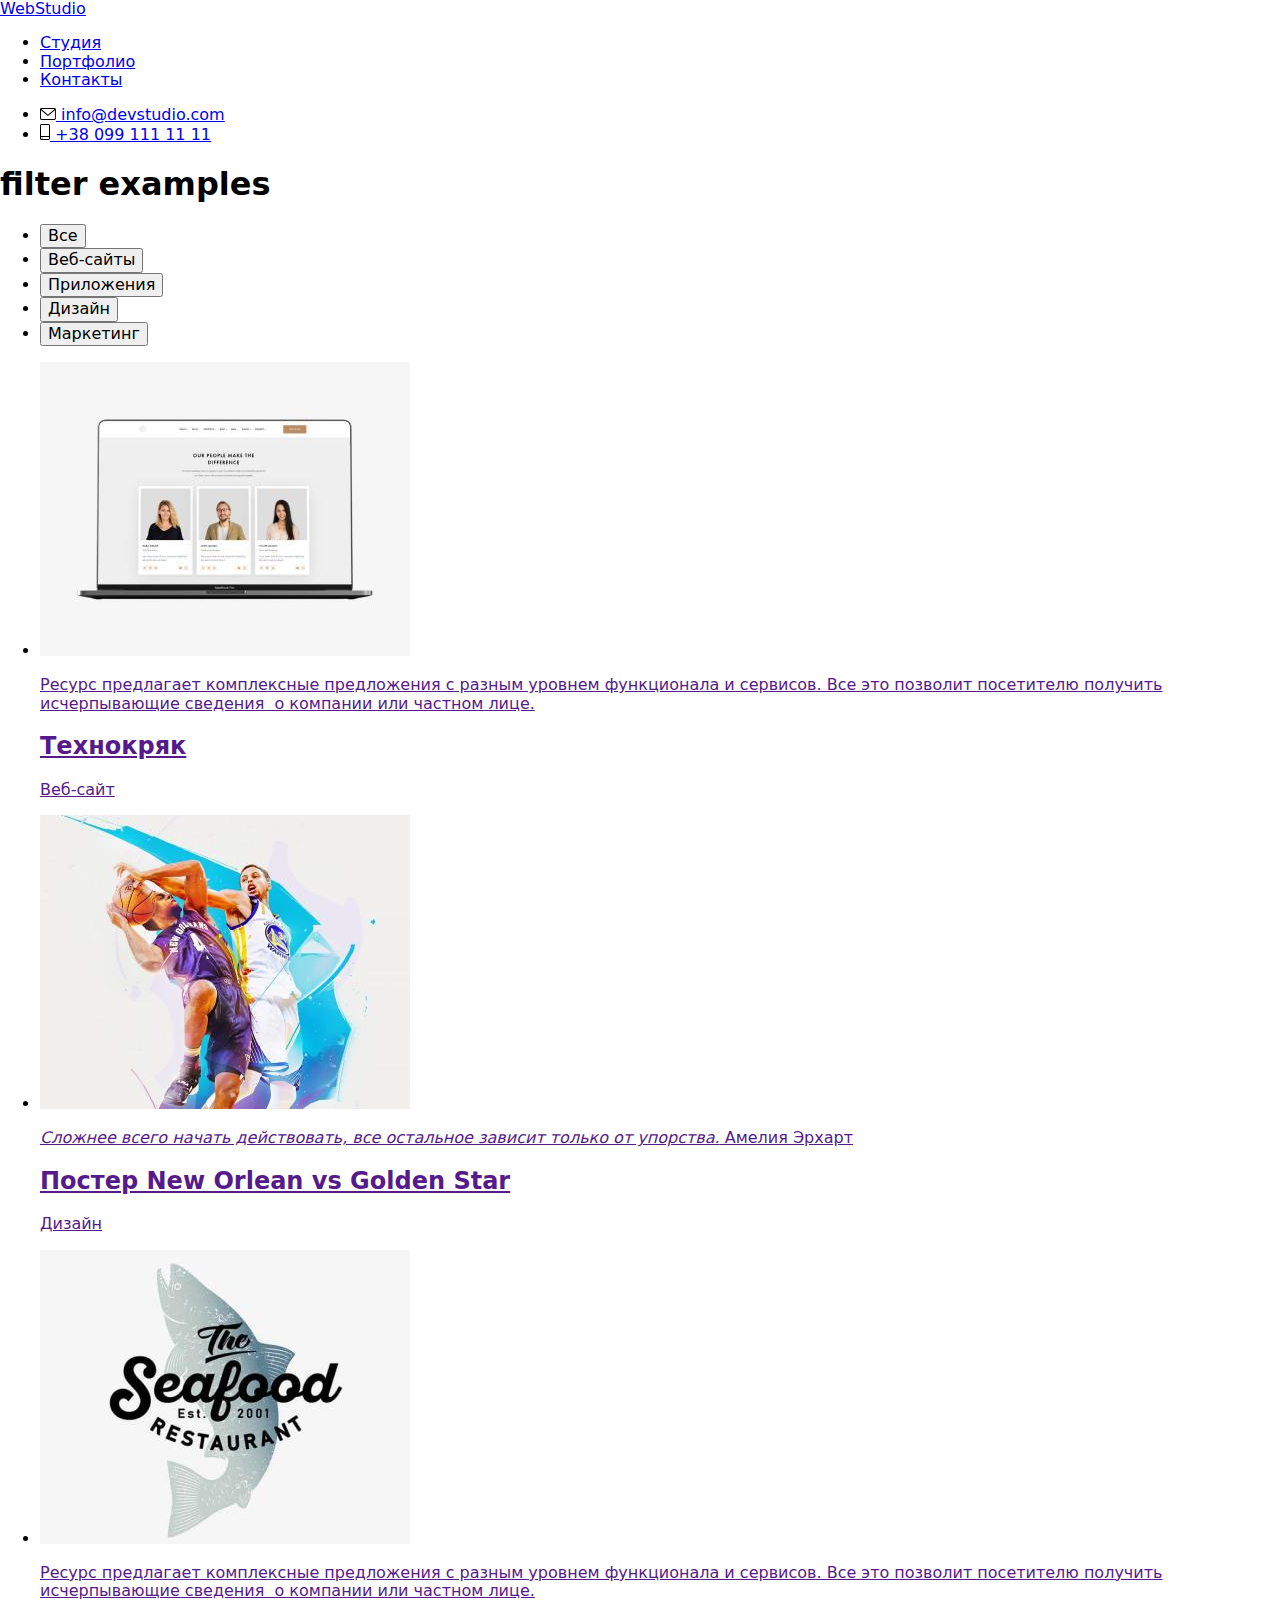
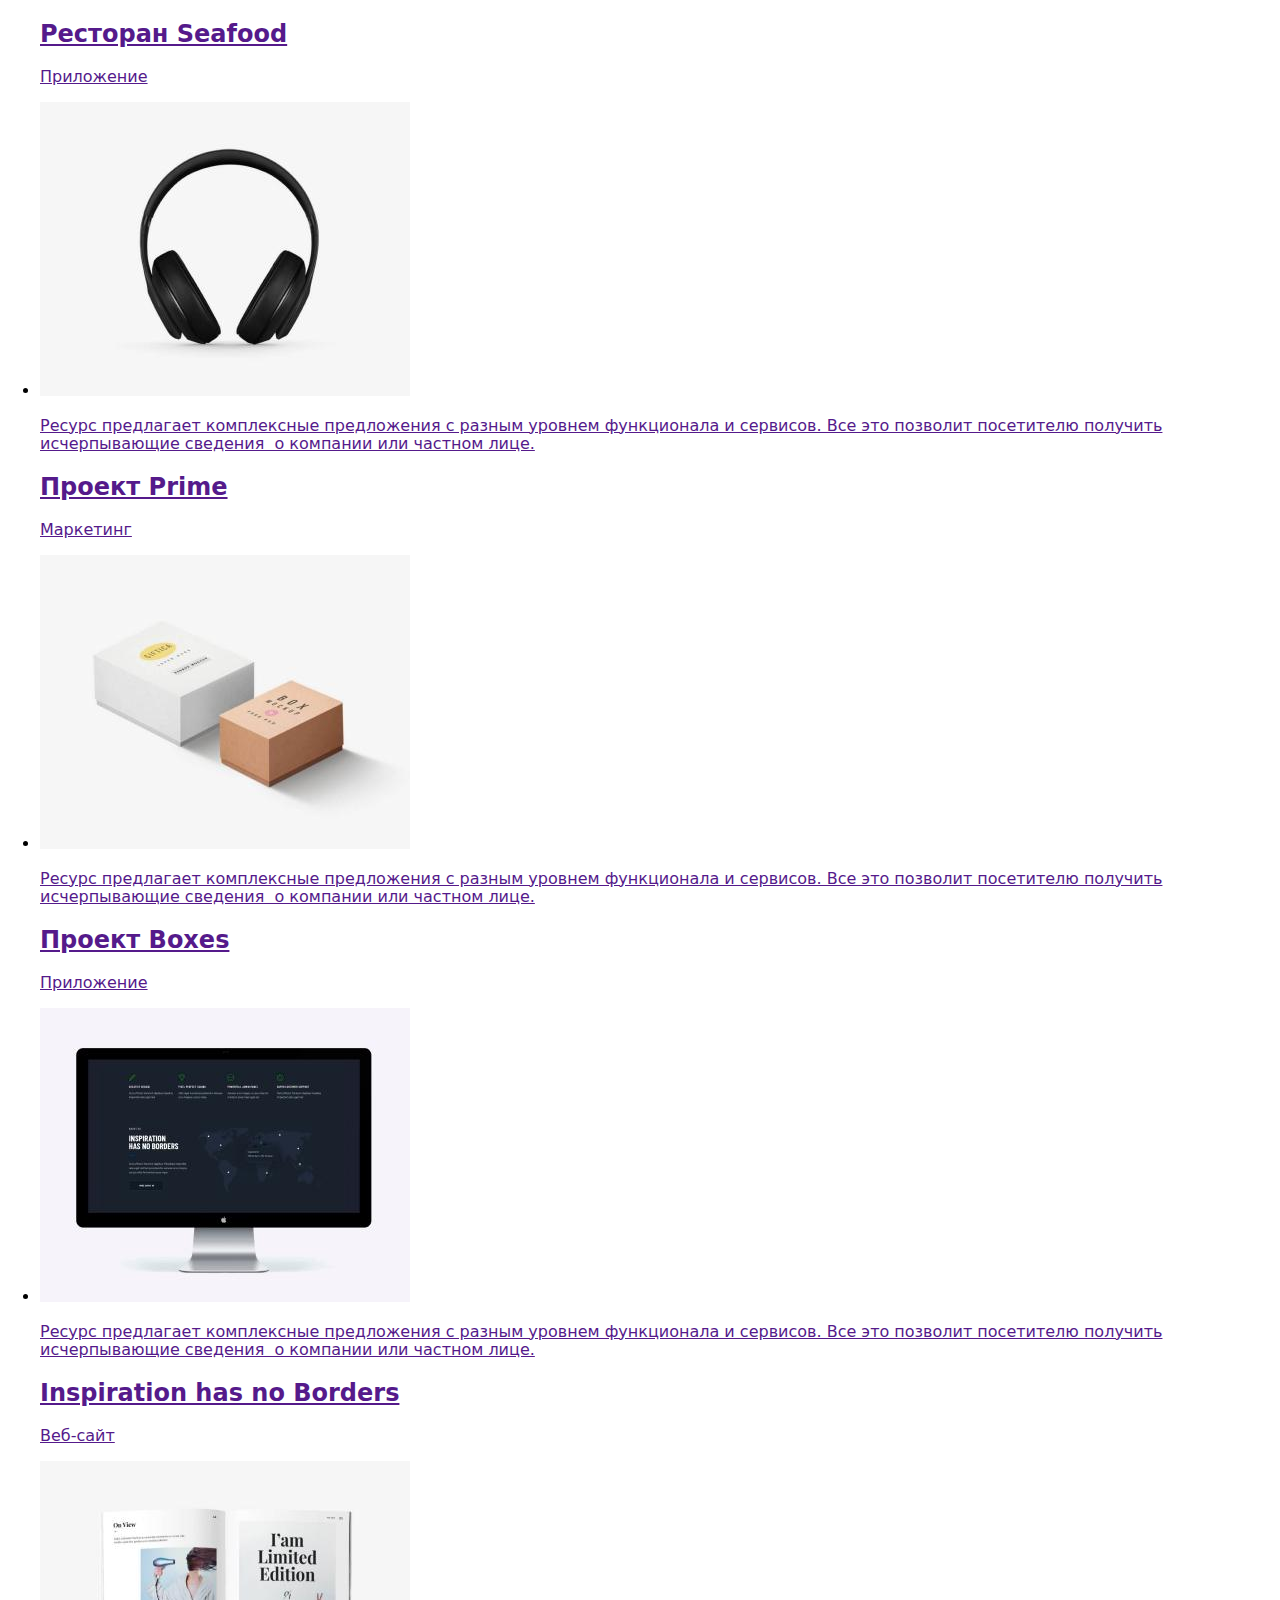
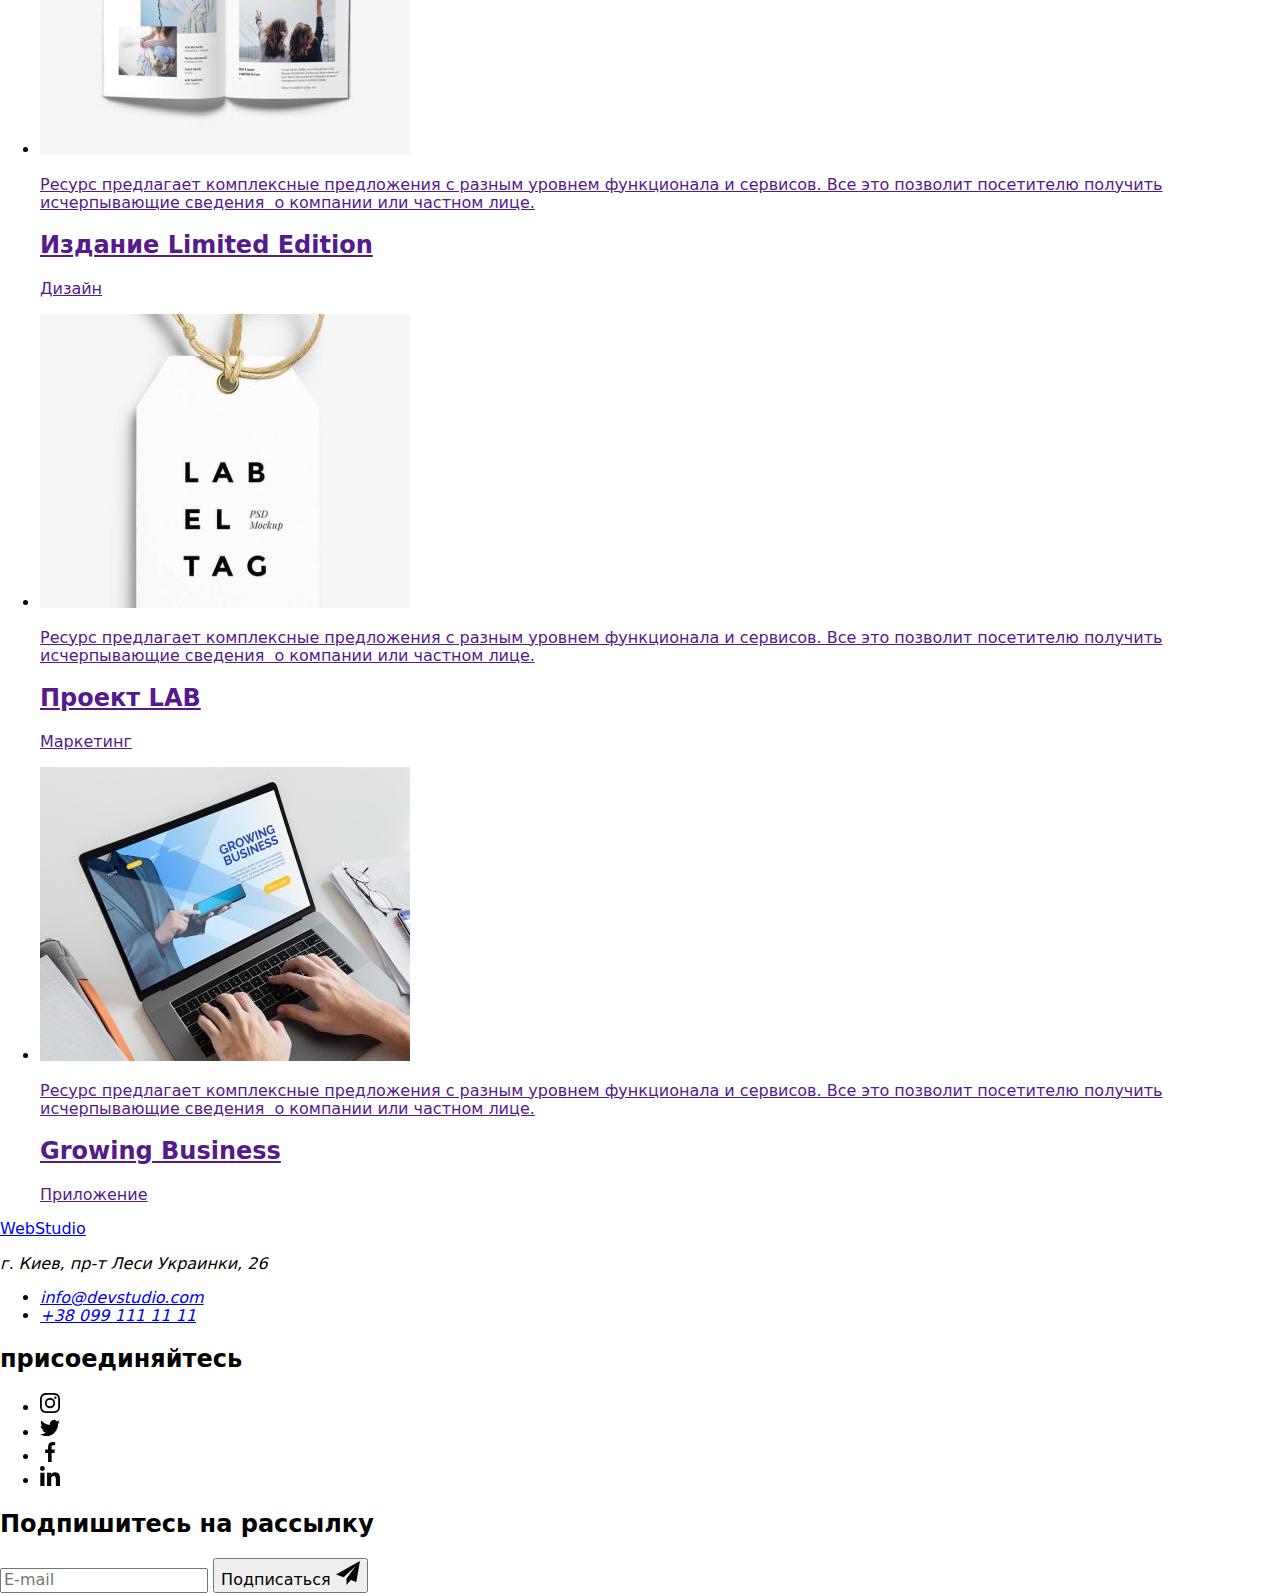
==== portfolio.html @ 774d5e50 "17/06/22" ====
<!DOCTYPE html>
<html lang="ru">
  <head>
    <meta charset="UTF-8" />
    <meta http-equiv="X-UA-Compatible" content="IE=edge" />
    <meta name="viewport" content="width=device-width, initial-scale=1.0" />
    <link
      rel="stylesheet"
      href="https://cdnjs.cloudflare.com/ajax/libs/modern-normalize/1.1.0/modern-normalize.css"
    />
    <link rel="stylesheet" href="CSS/main.min.css" />
    <link rel="preconnect" href="https://fonts.googleapis.com" />
    <link rel="preconnect" href="https://fonts.gstatic.com" crossorigin />
    <link rel="preconnect" href="https://fonts.googleapis.com" />
    <link rel="preconnect" href="https://fonts.gstatic.com" crossorigin />
    <link rel="preconnect" href="https://fonts.googleapis.com" />
    <link rel="preconnect" href="https://fonts.gstatic.com" crossorigin />
    <link
      href="https://fonts.googleapis.com/css2?family=Raleway:wght@700&family=Roboto:wght@400;500;700;900&display=swap"
      rel="stylesheet"
    />
    <title>portfolio</title>
  </head>
  <body>
    <!--header-->
    <header class="header">
      <div class="header-container container">
        <a class="text-logo" href="./index.html">
          Web<span class="text-logo__black">Studio</span>
        </a>
        <nav>
          <ul class="navigate">
            <li class="navigate__item">
              <a href="./index.html" class="navigate__link">Студия</a>
            </li>
            <li class="navigate__item">
              <a href="./portfolio.html" class="navigate__link active"
                >Портфолио</a
              >
            </li>
            <li class="navigate__item">
              <a href="#contacts" class="navigate__link">Контакты</a>
            </li>
          </ul>
        </nav>
        <ul class="header-contact">
          <li class="header-contact__item">
            <a class="header-contact__link" href="mailto:info@devstudio.com">
              <svg width="16" height="12" class="header-contact__icon">
                <use href="./images/sprite.svg#envelope"></use>
              </svg>
              info@devstudio.com</a
            >
          </li>
          <li class="header-contact__item">
            <a class="header-contact__link" href="tel:+380991111111"
              ><svg width="10" height="16" class="header-contact__icon">
                <use href="./images/sprite.svg#smartphone"></use>
              </svg>
              +38 099 111 11 11</a
            >
          </li>
        </ul>
      </div>
    </header>
    <main>
      <!-- фильтр примеров работ -->
      <section class="section section-filter">
        <div class="container">
          <h1 class="visually-hidden">filter examples</h1>
          <ul class="list list-filter choose-btn">
            <li class="item">
              <button class="button" type="button">Все</button>
            </li>
            <li class="item">
              <button class="button" type="button">Веб-сайты</button>
            </li>
            <li class="item">
              <button class="button" type="button">Приложения</button>
            </li>
            <li class="item">
              <button class="button" type="button">Дизайн</button>
            </li>
            <li class="item">
              <button class="button" type="button">Маркетинг</button>
            </li>
          </ul>
          <ul class="list card-list">
            <li class="item">
              <a class="example-project-link" href="">
                <div class="box">
                  <img
                    src="./images/tehnokryak.jpg"
                    width="370"
                    height="294"
                    alt="Веб-сайт-Технокряк"
                  />
                  <div class="overlay">
                    <p class="overlay-text">
                      Ресурс предлагает комплексные предложения с разным уровнем
                      функционала и сервисов. Все это позволит посетителю
                      получить исчерпывающие сведения  о компании или частном
                      лице.
                    </p>
                  </div>
                </div>
                <div class="title-example-text">
                  <h2>Технокряк</h2>
                  <p>Веб-сайт</p>
                </div></a
              >
            </li>
            <li class="item">
              <a href="" class="example-project-link">
                <div class="box">
                  <img
                    src="./images/poster-new-orlean-vs-golden-star.jpg"
                    width="370"
                    height="294"
                    alt="Постер Нью Орлеан против Голден Стар"
                  />
                  <div class="overlay">
                    <p class="overlay-text">
                      <i
                        >Сложнее всего начать действовать, все остальное зависит
                        только от упорства.</i
                      >
                      Амелия Эрхарт
                    </p>
                  </div>
                </div>
                <div class="title-example-text">
                  <h2>Постер New Orlean vs Golden Star</h2>
                  <p>Дизайн</p>
                </div></a
              >
            </li>
            <li class="item">
              <a class="example-project-link" href="">
                <div class="box">
                  <img
                    src="./images/resturant-seafood.jpg"
                    width="370"
                    height="294"
                    alt="логотип ресторана"
                  />
                  <div class="overlay">
                    <p class="overlay-text">
                      Ресурс предлагает комплексные предложения с разным уровнем
                      функционала и сервисов. Все это позволит посетителю
                      получить исчерпывающие сведения  о компании или частном
                      лице.
                    </p>
                  </div>
                </div>
                <div class="title-example-text">
                  <h2>Ресторан Seafood</h2>
                  <p>Приложение</p>
                </div></a
              >
            </li>
            <li class="item">
              <a class="example-project-link" href="">
                <div class="box">
                  <img
                    src="./images/project-prime.jpg"
                    width="370"
                    height="294"
                    alt="наушники"
                  />
                  <div class="overlay">
                    <p class="overlay-text">
                      Ресурс предлагает комплексные предложения с разным уровнем
                      функционала и сервисов. Все это позволит посетителю
                      получить исчерпывающие сведения  о компании или частном
                      лице.
                    </p>
                  </div>
                </div>
                <div class="title-example-text">
                  <h2>Проект Prime</h2>
                  <p>Маркетинг</p>
                </div></a
              >
            </li>
            <li class="item">
              <a class="example-project-link" href="">
                <div class="box">
                  <img
                    src="./images/project-boxes.jpg"
                    width="370"
                    height="294"
                    alt="коробки"
                  />
                  <div class="overlay">
                    <p class="overlay-text">
                      Ресурс предлагает комплексные предложения с разным уровнем
                      функционала и сервисов. Все это позволит посетителю
                      получить исчерпывающие сведения  о компании или частном
                      лице.
                    </p>
                  </div>
                </div>
                <div class="title-example-text">
                  <h2>Проект Boxes</h2>
                  <p>Приложение</p>
                </div></a
              >
            </li>
            <li class="item">
              <a class="example-project-link" href="">
                <div class="box">
                  <img
                    src="./images/inspiration-has-no-borders.jpg"
                    width="370"
                    height="294"
                    alt="ПК Эпл"
                  />
                  <div class="overlay">
                    <p class="overlay-text">
                      Ресурс предлагает комплексные предложения с разным уровнем
                      функционала и сервисов. Все это позволит посетителю
                      получить исчерпывающие сведения  о компании или частном
                      лице.
                    </p>
                  </div>
                </div>
                <div class="title-example-text">
                  <h2>Inspiration has no Borders</h2>
                  <p>Веб-сайт</p>
                </div></a
              >
            </li>
            <li class="item">
              <a class="example-project-link" href="">
                <div class="box">
                  <img
                    src="./images/limited-edition.jpg"
                    width="370"
                    height="294"
                    alt="раскрытый журнал"
                  />
                  <div class="overlay">
                    <p class="overlay-text">
                      Ресурс предлагает комплексные предложения с разным уровнем
                      функционала и сервисов. Все это позволит посетителю
                      получить исчерпывающие сведения  о компании или частном
                      лице.
                    </p>
                  </div>
                </div>
                <div class="title-example-text">
                  <h2>Издание Limited Edition</h2>
                  <p>Дизайн</p>
                </div></a
              >
            </li>
            <li class="item">
              <a class="example-project-link" href="">
                <div class="box">
                  <img
                    src="./images/project-lab.jpg"
                    width="370"
                    height="294"
                    alt="бирка"
                  />
                  <div class="overlay">
                    <p class="overlay-text">
                      Ресурс предлагает комплексные предложения с разным уровнем
                      функционала и сервисов. Все это позволит посетителю
                      получить исчерпывающие сведения  о компании или частном
                      лице.
                    </p>
                  </div>
                </div>
                <div class="title-example-text">
                  <h2>Проект LAB</h2>
                  <p>Маркетинг</p>
                </div></a
              >
            </li>
            <li class="item">
              <a class="example-project-link" href="">
                <div class="box">
                  <img
                    src="./images/growing-business.jpg"
                    width="370"
                    height="294"
                    alt="работа с за ноутбуком"
                  />
                  <div class="overlay">
                    <p class="overlay-text">
                      Ресурс предлагает комплексные предложения с разным уровнем
                      функционала и сервисов. Все это позволит посетителю
                      получить исчерпывающие сведения  о компании или частном
                      лице.
                    </p>
                  </div>
                </div>
                <div class="title-example-text">
                  <h2>Growing Business</h2>
                  <p>Приложение</p>
                </div>
              </a>
            </li>
          </ul>
        </div>
      </section>
    </main>
    <footer class="section-footer">
      <div class="container">
        <div class="footer-contact-block">
          <a class="text-logo" href="./index.html">
            Web<span class="white-color">Studio</span>
          </a>
          <address class="address">
            <p class="phisical-address">г. Киев, пр-т Леси Украинки, 26</p>
            <ul class="contact-footer list">
              <li class="item">
                <a href="mailto:info@devstudio.com">info@devstudio.com</a>
              </li>
              <li class="item">
                <a href="tel:+380991111111">+38 099 111 11 11</a>
              </li>
            </ul>
          </address>
        </div>
        <div class="invite-footer">
          <h2 class="caption-invite">присоединяйтесь</h2>
          <ul class="invite-list list">
            <li class="item">
              <a class="social-link-invite" href="">
                <svg width="20" height="20" class="invite-contacts">
                  <use href="./images/sprite.svg#instagram1"></use>
                </svg>
              </a>
            </li>
            <li class="item">
              <a class="social-link-invite" href="">
                <svg width="20" height="20" class="invite-contacts">
                  <use href="./images/sprite.svg#twitter1"></use>
                </svg>
              </a>
            </li>
            <li class="item">
              <a class="social-link-invite" href="">
                <svg width="20" height="20" class="invite-contacts">
                  <use href="./images/sprite.svg#facebook1"></use>
                </svg>
              </a>
            </li>
            <li class="item">
              <a class="social-link-invite" href="">
                <svg width="20" height="20" class="invite-contacts">
                  <use href="./images/sprite.svg#linkedin1"></use>
                </svg>
              </a>
            </li>
          </ul>
        </div>
        <form class="footer-subscribe-form">
          <h2 class="caption-invite">Подпишитесь на рассылку</h2>

          <div class="footer-subscribe-list">
            <input
              type="email"
              name="mail"
              id="mail"
              placeholder="E-mail"
              class="input-mail-footer"
            />
            <button class="button-footer" type="submit">
              Подписаться
              <svg class="send-footer-ico" width="24" height="24">
                <use href="./images/sprite.svg#icon-send"></use>
              </svg>
            </button>
          </div>
        </form>
      </div>
    </footer>
  </body>
</html>
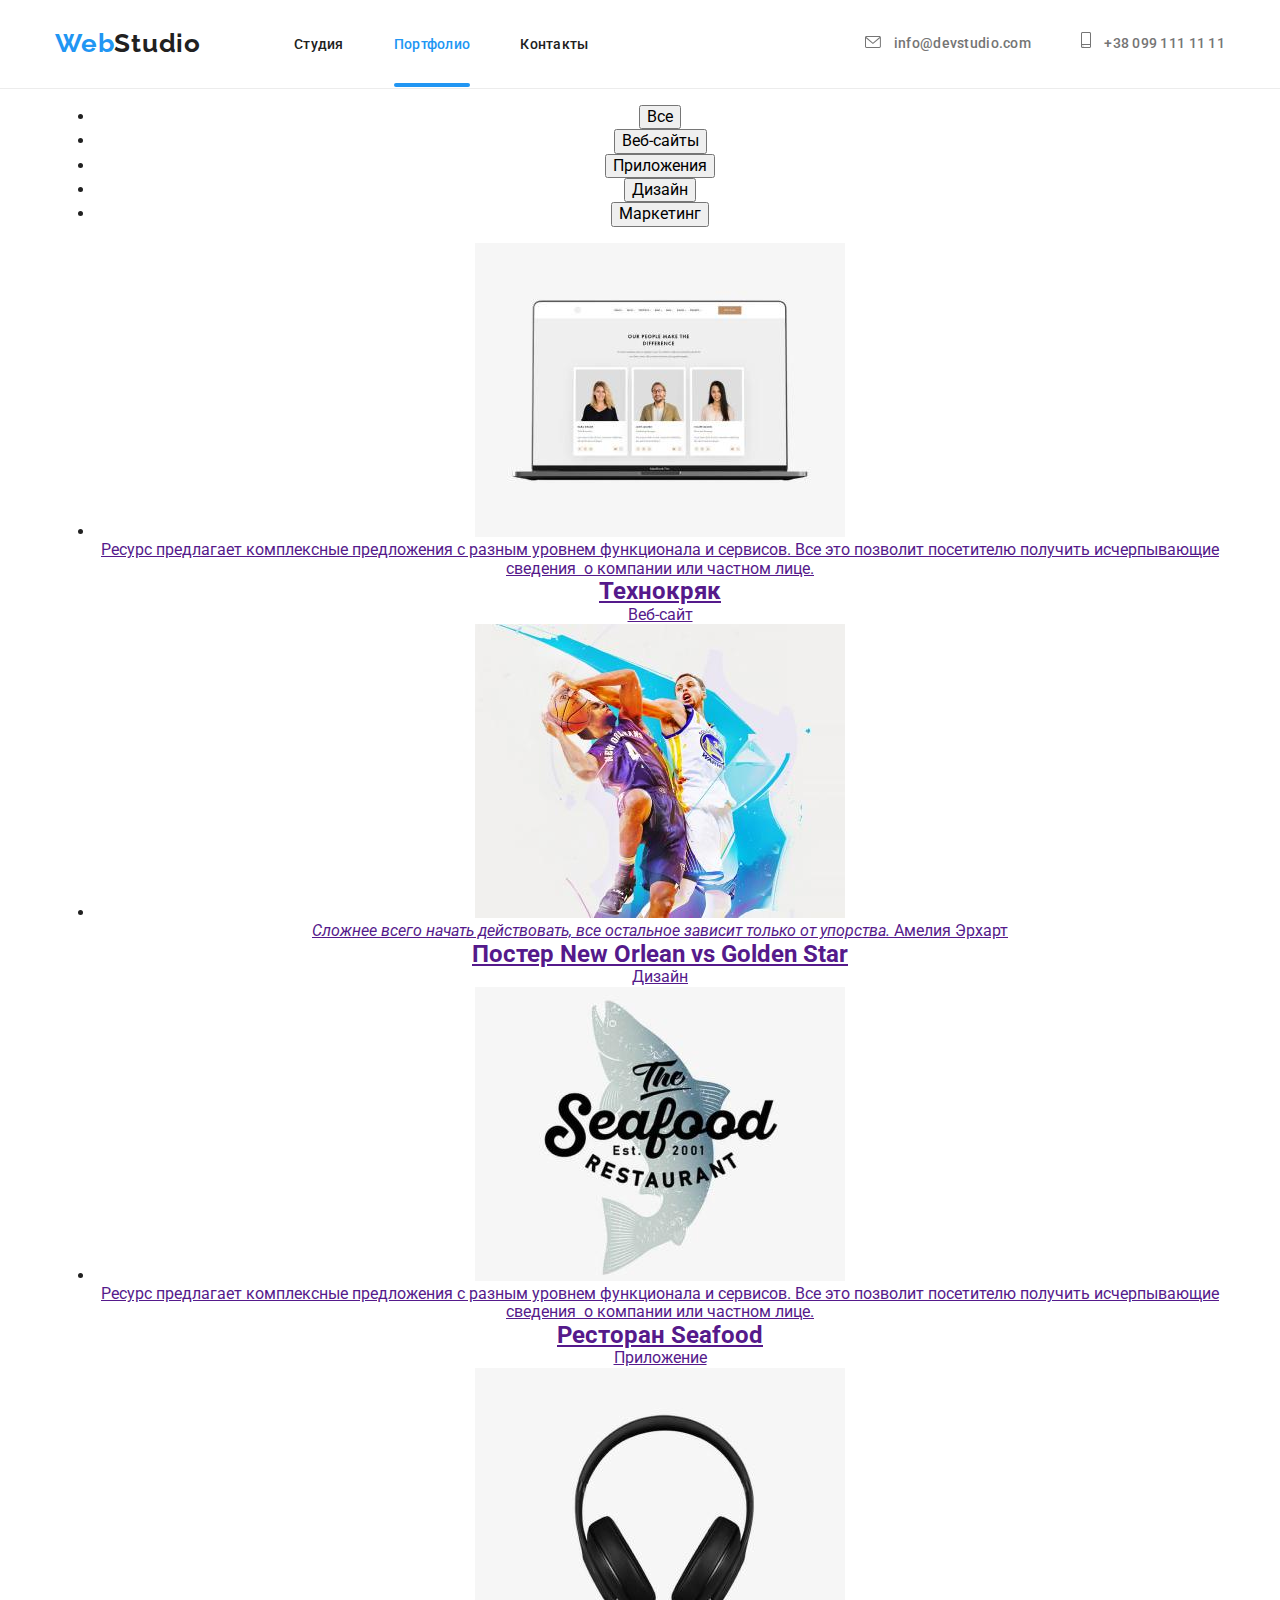
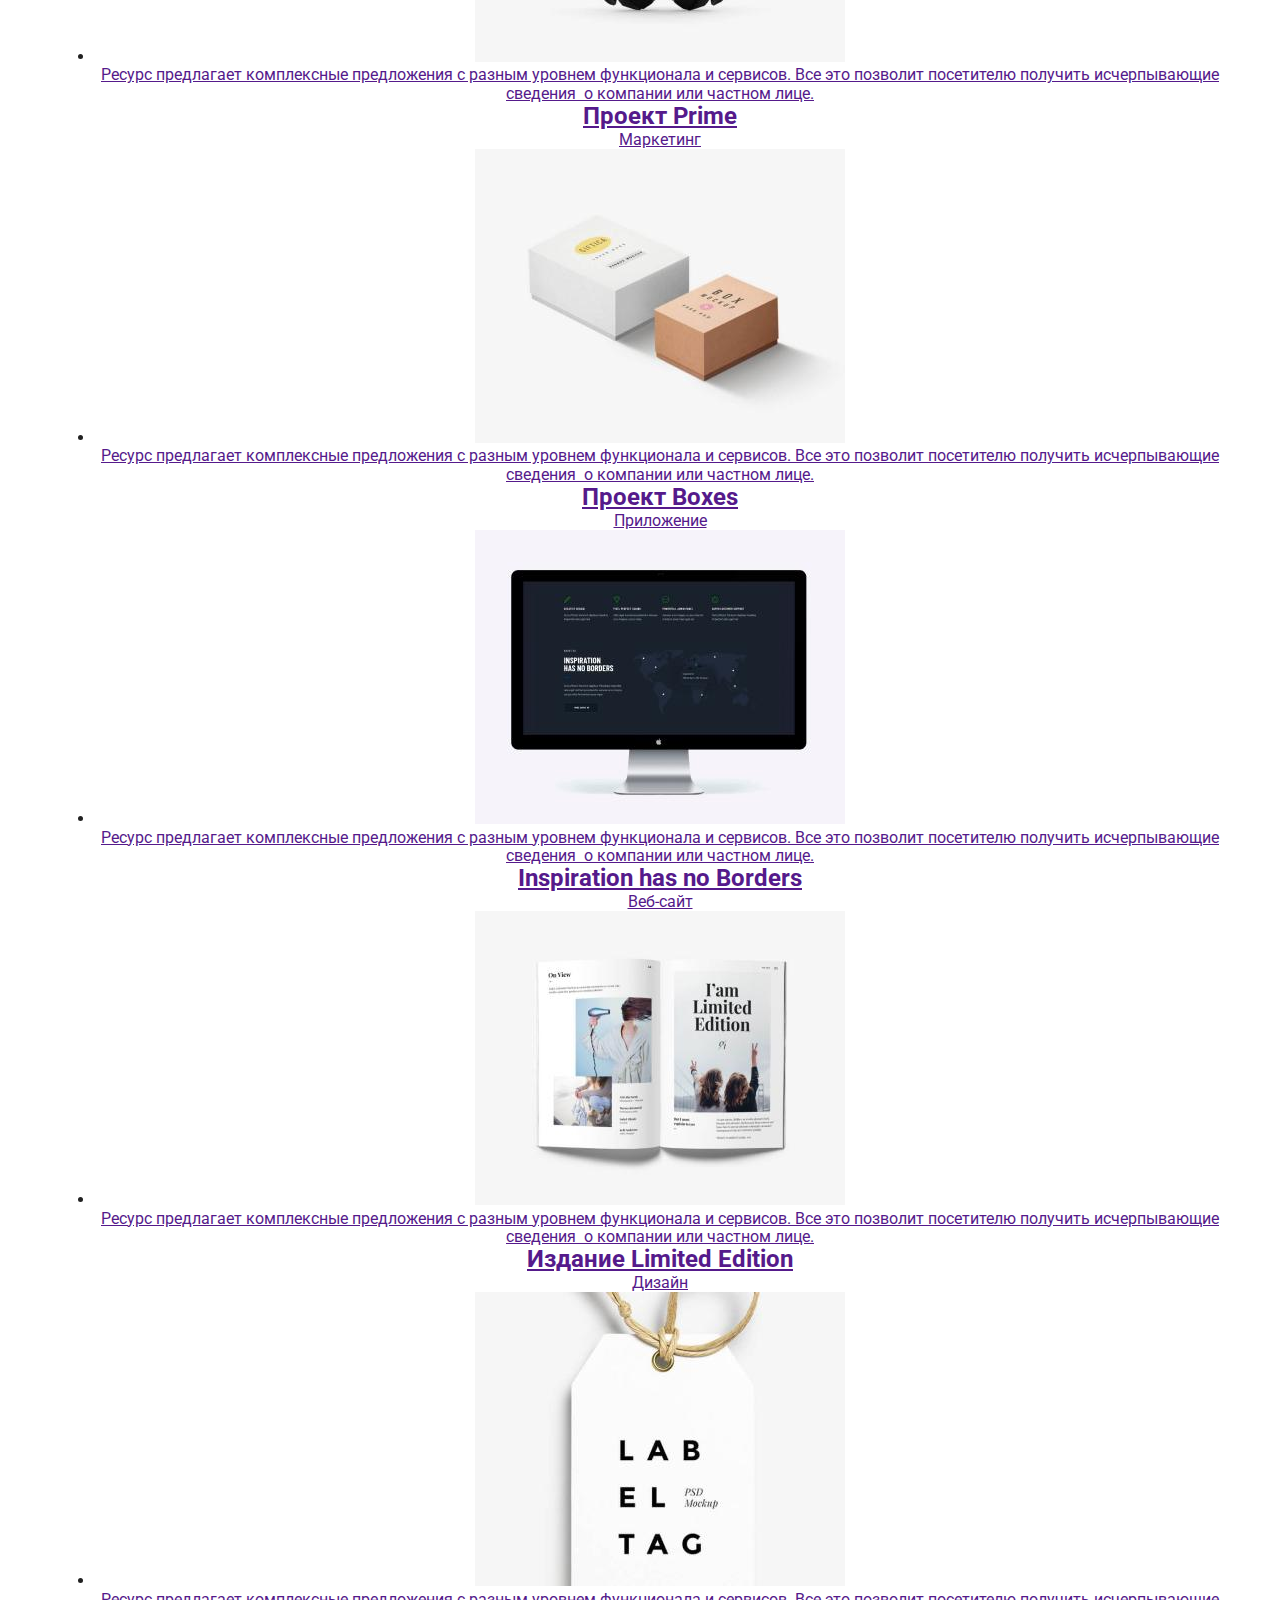
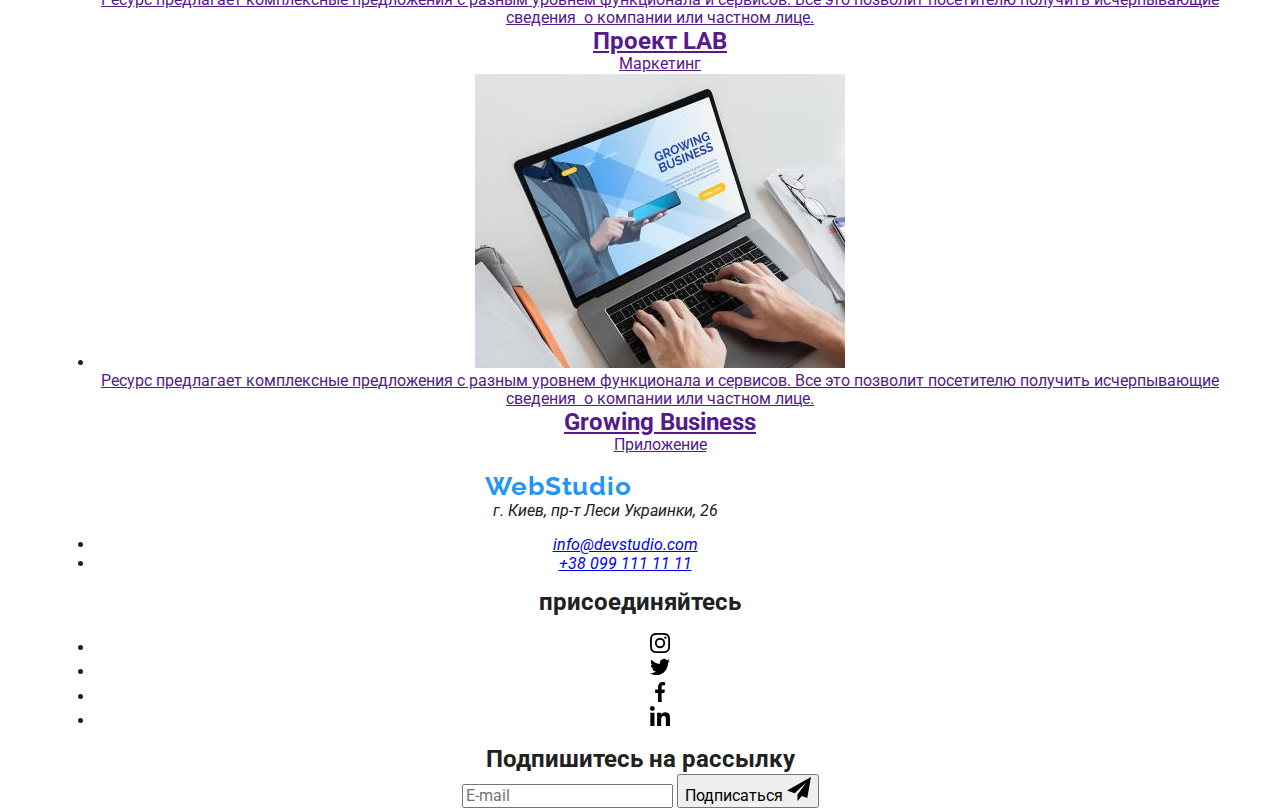
==== commit 4e379e35: "fix link to ./css/main.min.css" ====
--- a/portfolio.html
+++ b/portfolio.html
@@ -8,7 +8,7 @@
       rel="stylesheet"
       href="https://cdnjs.cloudflare.com/ajax/libs/modern-normalize/1.1.0/modern-normalize.css"
     />
-    <link rel="stylesheet" href="CSS/main.min.css" />
+    <link rel="stylesheet" href="./css/main.min.css" />
     <link rel="preconnect" href="https://fonts.googleapis.com" />
     <link rel="preconnect" href="https://fonts.gstatic.com" crossorigin />
     <link rel="preconnect" href="https://fonts.googleapis.com" />
--- a/css/main.min.css
+++ b/css/main.min.css
@@ -0,0 +1,2 @@
+html{-webkit-box-sizing:border-box;box-sizing:border-box}*,*::before,*::after{-webkit-box-sizing:inherit;box-sizing:inherit}h1,h2,h3,p{margin:0}.navigate,.header-contact,.footer-contact-address-list,.differens-list,.what-are-we-doing-list,.team-list,.team-social,.our-clients-list,.modal-form__list{list-style:none;padding:0;margin:0}.visually-hidden{position:absolute;width:1px;height:1px;margin:-1px;border:0;padding:0;white-space:nowrap;-webkit-clip-path:inset(100%);clip-path:inset(100%);clip:rect(0 0 0 0);overflow:hidden}.what-are-we-doing-section,.section-team,.section-clients{padding-top:94px;padding-bottom:94px}body{font-family:"roboto", "sans-serif";background-color:var(--main-bg-color);color:#212121;margin:0}.header{border-bottom:1px solid #ececec}.header-container{display:-webkit-box;display:-ms-flexbox;display:flex;-webkit-box-align:center;-ms-flex-align:center;align-items:center}.container{width:1200px;margin:0 auto;padding-left:15px;padding-right:15px;text-align:center}.text-logo{color:#2196f3;font-family:raleway;font-weight:700;font-size:26px;line-height:1.2;letter-spacing:0.03em;text-decoration:none;margin-right:93px}.text-logo__black{color:#212121}.navigate{display:-webkit-box;display:-ms-flexbox;display:flex}.navigate__item:not(:last-child){margin-right:50px}.navigate__link{color:#212121;font-weight:500;font-size:14px;line-height:1.14;letter-spacing:0.02em;text-decoration:none;padding-top:32px;padding-bottom:32px;-webkit-transition:color cubic-bezier(0.4, 0, 0.2, 1) 250ms;transition:color cubic-bezier(0.4, 0, 0.2, 1) 250ms}.navigate__link:hover,.navigate__link:focus{color:#2196f3}.active{position:relative;color:#2196f3}.active::after{position:absolute;bottom:-3px;content:"";display:block;width:100%;height:4px;border-radius:2px;background-color:#2196f3}.header-contact{display:-webkit-box;display:-ms-flexbox;display:flex;margin-left:auto}.header-contact__item:not(:last-child){margin-right:50px}.header-contact__link{display:block;font-weight:500;font-size:14px;line-height:1.7;letter-spacing:0.02em;text-decoration:none;padding-top:32px;padding-bottom:32px;-webkit-transition:color 250ms cubic-bezier(0.4, 0, 0.2, 1);transition:color 250ms cubic-bezier(0.4, 0, 0.2, 1);color:#757575}.header-contact__link:focus,.header-contact__link:hover{color:#2196f3}.header-contact__icon{fill:currentColor;margin-right:10px;padding:0px;-webkit-transition:fill 250ms cubic-bezier(0.4, 0, 0.2, 1);transition:fill 250ms cubic-bezier(0.4, 0, 0.2, 1)}.header-contact__icon:hover{fill:#2196f3}.section-main{background-color:#2f303a;color:#fff;font-size:44px;line-height:1.36;font-weight:900;letter-spacing:0.06em;text-align:center;padding-top:200px;padding-bottom:200px;max-width:1600px;height:600px;margin-left:auto;margin-right:auto;background-image:-webkit-gradient(linear, left top, right top, from(rgba(47,48,58,0.4)), to(rgba(47,48,58,0.4))),url(../images/team-working.jpg);background-image:linear-gradient(to right, rgba(47,48,58,0.4), rgba(47,48,58,0.4)),url(../images/team-working.jpg);background-repeat:no-repeat;background-position:center;background-size:cover}.section-main__title{font-size:44px;font-size:44px;line-height:1.36;font-weight:900;letter-spacing:0.06em;text-transform:uppercase;text-align:center}.section-main__button{font-family:inherit;color:var(--title-text-color);border-color:transparent;font-weight:500;font-size:16px;line-height:1.87;cursor:pointer;text-decoration:none;padding:10px 32px;margin-top:30px;min-width:200px;min-height:50px;text-align:center;border-radius:4px;-webkit-transition:color 250ms cubic-bezier(0.4, 0, 0.2, 1),background-color 250ms cubic-bezier(0.4, 0, 0.2, 1),-webkit-box-shadow 250ms cubic-bezier(0.4, 0, 0.2, 1);transition:color 250ms cubic-bezier(0.4, 0, 0.2, 1),background-color 250ms cubic-bezier(0.4, 0, 0.2, 1),-webkit-box-shadow 250ms cubic-bezier(0.4, 0, 0.2, 1);transition:color 250ms cubic-bezier(0.4, 0, 0.2, 1),background-color 250ms cubic-bezier(0.4, 0, 0.2, 1),box-shadow 250ms cubic-bezier(0.4, 0, 0.2, 1);transition:color 250ms cubic-bezier(0.4, 0, 0.2, 1),background-color 250ms cubic-bezier(0.4, 0, 0.2, 1),box-shadow 250ms cubic-bezier(0.4, 0, 0.2, 1),-webkit-box-shadow 250ms cubic-bezier(0.4, 0, 0.2, 1);color:#fff;background-color:#2196f3}.section-main__button:hover,.section-main__button:focus{background-color:#188ce8}.footer{background-color:#2f303a;color:#fff;font-size:14px;display:block;padding-top:60px;padding-bottom:60px}.footer-container{width:1200px;margin:0 auto;padding-left:15px;padding-right:15px;display:-webkit-box;display:-ms-flexbox;display:flex;-webkit-box-align:baseline;-ms-flex-align:baseline;align-items:baseline}.footer-contact-block{margin-right:70px}.footer-contact-block__text-logo{display:block;margin-right:0;margin-bottom:20px}.text-logo--white-color{color:#fff}.footer-contact-address{display:block;font-style:normal}.footer-contact-address__phisical-address{color:#fff;text-align:left;margin-bottom:9px}.footer-contact-address-list{color:rgba(255,255,255,0.6);text-align:left;display:inline}.footer-contact-address-list__contact-item:not(:last-child){margin-bottom:9px}.footer-contact-address-list__contact-link{color:inherit;display:block;font-weight:500;font-size:14px;line-height:1.7;letter-spacing:0.02em;text-decoration:none;-webkit-transition:color 250ms cubic-bezier(0.4, 0, 0.2, 1);transition:color 250ms cubic-bezier(0.4, 0, 0.2, 1)}.footer-contact-address-list__contact-link:hover,.footer-contact-address-list__contact-link:focus{color:#2196f3}.input-mail-footer:focus{border-color:#2196f3;outline:none}.section-difference{padding-top:94px;padding-bottom:0px}.differens-list{display:-webkit-box;display:-ms-flexbox;display:flex;text-align:start;-webkit-box-pack:justify;-ms-flex-pack:justify;justify-content:space-between}.differens-list__item:not(:last-child){margin-right:30px}.differens-list__icon-box{width:270px;height:120px;background-size:content;background-repeat:no-repeat;background-color:#f5f4fa;border-radius:4px;background-position:center;margin-bottom:30px;display:-webkit-box;display:-ms-flexbox;display:flex;-webkit-box-align:center;-ms-flex-align:center;align-items:center;-webkit-box-pack:center;-ms-flex-pack:center;justify-content:center}.differens-list__title{color:#212121;line-height:1.14;font-size:14px;font-weight:700;text-transform:uppercase;margin-bottom:10px}.differens-list__paragraph{color:#757575;line-height:1.73;font-size:14px}.what-are-we-doing-section__title{margin-bottom:50px;font-weight:700;font-size:36px;line-height:1.67}.what-are-we-doing-list{display:-webkit-box;display:-ms-flexbox;display:flex;-webkit-box-pack:justify;-ms-flex-pack:justify;justify-content:space-between}.what-are-we-doing-list__item:not(:last-child){margin-right:30px}.what-are-we-doing-list__item{width:100%}.what-are-we-doing-list__thumb{position:relative;display:-webkit-box;display:-ms-flexbox;display:flex}.what-are-we-doing-list__text-box{width:100%;position:absolute;left:0;bottom:0;letter-spacing:3%;width:370px;height:70px;background-image:-webkit-gradient(linear, left top, right top, from(rgba(47,48,58,0.8)), to(rgba(47,48,58,0.8)));background-image:linear-gradient(to right, rgba(47,48,58,0.8), rgba(47,48,58,0.8))}.what-are-we-doing-list__text{text-transform:uppercase;color:#fff;font-size:14px;line-height:1.14;white-space:nowrap;letter-spacing:0.42px;position:absolute;top:50%;left:50%;-webkit-transform:translate(-50%, -50%);transform:translate(-50%, -50%)}.section-team{background-color:hwb(250 96% 2%)}.section-team__header{color:#212121;letter-spacing:0.03em;text-align:center;margin-bottom:50px;font-weight:700;font-size:36px;line-height:1.67}.team-list{display:-webkit-box;display:-ms-flexbox;display:flex;-webkit-box-align:center;-ms-flex-align:center;align-items:center}.team-list__item:not(:last-child){margin-right:30px}.team-list__item{-webkit-box-shadow:0px 1px 3px rgba(0,0,0,0.12),0px 1px 1px rgba(0,0,0,0.14),0px 2px 1px rgba(0,0,0,0.2);box-shadow:0px 1px 3px rgba(0,0,0,0.12),0px 1px 1px rgba(0,0,0,0.14),0px 2px 1px rgba(0,0,0,0.2);border-radius:0px 0px 4px 4px}.team-list__co-worker-info{padding-top:30px;padding-bottom:30px}.team-list__co-worker-name{margin-bottom:10px;color:#212121;font-size:16px;line-height:1.2;letter-spacing:0.03em;text-align:center}.team-list__co-worker-position{color:#757575;margin-bottom:16px}.team-social{display:-webkit-box;display:-ms-flexbox;display:flex;-webkit-box-pack:center;-ms-flex-pack:center;justify-content:center}.team-social__item:not(:last-child){margin-right:10px}.team-social__logo{width:44px;height:44px;border-radius:50%;display:-webkit-box;display:-ms-flexbox;display:flex;-webkit-box-pack:center;-ms-flex-pack:center;justify-content:center;-webkit-box-align:center;-ms-flex-align:center;align-items:center;color:#afb1b8;-webkit-transition:background-color 250ms cubic-bezier(0.4, 0, 0.2, 1),color 250ms cubic-bezier(0.4, 0, 0.2, 1);transition:background-color 250ms cubic-bezier(0.4, 0, 0.2, 1),color 250ms cubic-bezier(0.4, 0, 0.2, 1)}.team-social__logo:hover,.team-social__logo:focus{fill:currentColor;color:#fff;background-color:#2196f3}.team-social__icon{fill:currentColor}.section-clients__title{margin-bottom:50px}.our-clients-list{padding:none;display:-webkit-box;display:-ms-flexbox;display:flex}.our-clients-list__item:not(:last-child){margin-right:30px}.our-clients-list__link{width:170px;height:92px;display:-webkit-box;display:-ms-flexbox;display:flex;-webkit-box-pack:center;-ms-flex-pack:center;justify-content:center;-webkit-box-align:center;-ms-flex-align:center;align-items:center;border:1px solid #afb1b8;-webkit-box-sizing:border-box;box-sizing:border-box;border-radius:4px;color:#afb1b8;-webkit-transition:color 250ms cubic-bezier(0.4, 0, 0.2, 1),border 250ms cubic-bezier(0.4, 0, 0.2, 1);transition:color 250ms cubic-bezier(0.4, 0, 0.2, 1),border 250ms cubic-bezier(0.4, 0, 0.2, 1)}.our-clients-list__link:hover,.our-clients-list__link:focus{border:1px solid #2196f3;color:#2196f3}.our-clients-list__logo{fill:currentColor;border:currentColor}.backdrop{position:fixed;top:0;left:0;width:100%;height:100%;visibility:none;opacity:1;background-color:rgba(0,0,0,0.2);-webkit-transition:opacity 250ms cubic-bezier(0.4, 0, 0.2, 1),visibility 250ms cubic-bezier(0.4, 0, 0.2, 1);transition:opacity 250ms cubic-bezier(0.4, 0, 0.2, 1),visibility 250ms cubic-bezier(0.4, 0, 0.2, 1)}.backdrop.is-hidden{opacity:0;visibility:hidden;pointer-events:none}.is-hidden .modal{-webkit-transform:translate(-50%, -50%);transform:translate(-50%, -50%)}.modal{position:absolute;top:50%;left:50%;-webkit-transform:-50%,-50%;transform:-50%,-50%;width:528px;height:581px;background-color:#fff;-webkit-box-shadow:0px 1px 3px rgba(0,0,0,0.12),0px 1px 1px rgba(0,0,0,0.14),0px 2px 1px rgba(0,0,0,0.2);box-shadow:0px 1px 3px rgba(0,0,0,0.12),0px 1px 1px rgba(0,0,0,0.14),0px 2px 1px rgba(0,0,0,0.2);border-radius:4px;-webkit-transform:translate(-50%, -50%);transform:translate(-50%, -50%);-webkit-transition:-webkit-transform var(--duration) var(--timing-function);transition:-webkit-transform var(--duration) var(--timing-function);transition:transform var(--duration) var(--timing-function);transition:transform var(--duration) var(--timing-function), -webkit-transform var(--duration) var(--timing-function)}.modal__close-button{position:absolute;top:8px;right:8px;display:-webkit-box;display:-ms-flexbox;display:flex;-webkit-box-align:center;-ms-flex-align:center;align-items:center;-webkit-box-pack:center;-ms-flex-pack:center;justify-content:center;padding:0;width:30px;height:30px;background-color:#fff;border:1px solid rgba(0,0,0,0.1);border-radius:50%;cursor:pointer;-webkit-transition:fill 250ms cubic-bezier(0.4, 0, 0.2, 1);transition:fill 250ms cubic-bezier(0.4, 0, 0.2, 1)}.modal__close-button:hover,.modal__close-button:focus{fill:#2196f3}.modal__check-box-button{display:block;margin-top:30px;margin-left:auto;margin-right:auto;width:200px;height:50px;border-radius:4px;color:#fff;background-color:#2196f3;-webkit-box-shadow:0px 3px 2px rgba(0,0,0,0.1);box-shadow:0px 3px 2px rgba(0,0,0,0.1);-webkit-transition:background-color 250ms cubic-bezier(0.4, 0, 0.2, 1),outline 250ms cubic-bezier(0.4, 0, 0.2, 1);transition:background-color 250ms cubic-bezier(0.4, 0, 0.2, 1),outline 250ms cubic-bezier(0.4, 0, 0.2, 1)}.modal-form{width:528px;height:581px;outline:1px solid tomato;margin-left:auto;margin-right:auto;padding:40px}.modal-form__header{font-size:20px;font-weight:bold;margin-bottom:12px}.modal-form__list{width:448px;height:342px}.modal-form__item{display:-webkit-box;display:-ms-flexbox;display:flex;-webkit-box-orient:vertical;-webkit-box-direction:normal;-ms-flex-direction:column;flex-direction:column;font-size:12px;text-align:Left;color:#757575}.modal-form__item:not(:first-child){margin-top:10px}.modal-form__lable{color:#757575;margin-bottom:4px}.modal-form__input{height:40px;border-radius:4px;border-color:rgba(33,33,33,0.2);position:relative;padding-left:30px;-webkit-transition:border-color 250ms cubic-bezier(0.4, 0, 0.2, 1),outline 250ms cubic-bezier(0.4, 0, 0.2, 1);transition:border-color 250ms cubic-bezier(0.4, 0, 0.2, 1),outline 250ms cubic-bezier(0.4, 0, 0.2, 1)}.modal-form__modal-contact-icon{position:absolute;-webkit-transform:translateY(30px);transform:translateY(30px);left:50px;-webkit-transition:fill 250ms cubic-bezier(0.4, 0, 0.2, 1);transition:fill 250ms cubic-bezier(0.4, 0, 0.2, 1)}.modal-form__input:focus ~ .modal-form__modal-contact-icon{fill:#2196f3}.modal-form__input:focus,.modal-form__comment:focus{border-color:#2196f3;outline:none}.modal-form__comment{color:rgba(117,117,117,0.5);border-radius:4px;border-color:rgba(33,33,33,0.2);padding:12px 16px;resize:none;height:120px;width:448px;-webkit-transition:border-color 250ms cubic-bezier(0.4, 0, 0.2, 1),outline 250ms cubic-bezier(0.4, 0, 0.2, 1);transition:border-color 250ms cubic-bezier(0.4, 0, 0.2, 1),outline 250ms cubic-bezier(0.4, 0, 0.2, 1)}.check-box-modal{font-size:14px;margin-top:20px;margin-left:9px;display:-webkit-box;display:-ms-flexbox;display:flex;-webkit-box-pack:center;-ms-flex-pack:center;justify-content:center}.check-box-modal__text{display:-webkit-box;display:-ms-flexbox;display:flex;-webkit-box-align:center;-ms-flex-align:center;align-items:center}.check-box-modal__icon-check{margin-right:10px;-webkit-box-align:center;-ms-flex-align:center;align-items:center;display:block;width:15px;height:15px;border-radius:2px;border:2px solid #212121;-webkit-transition:border-color 250ms cubic-bezier(0.4, 0, 0.2, 1);transition:border-color 250ms cubic-bezier(0.4, 0, 0.2, 1)}.check-box-modal__checkbox:checked+.check-box-modal__icon-check{display:block;border-color:#2196f3;background-color:#2196f3;background-image:url(../images/check.svg);background-size:contain;background-origin:border-box}.check-box-modal__checkbox:focus+.check-box-modal__icon-check{border-color:#2196f3}.check-box-modal__link{margin-left:1em;color:#2196f3;text-decoration:underline}.check-box-modal__text{display:-webkit-box;display:-ms-flexbox;display:flex;-webkit-box-align:center;-ms-flex-align:center;align-items:center}.modal-form-button-submit{display:block;margin-top:30px;margin-left:auto;margin-right:auto;width:200px;height:50px;border-radius:4px;color:#fff;background-color:#2196f3;-webkit-box-shadow:0px 3px 2px rgba(0,0,0,0.1);box-shadow:0px 3px 2px rgba(0,0,0,0.1);-webkit-transition:background-color 250ms cubic-bezier(0.4, 0, 0.2, 1),outline 250ms cubic-bezier(0.4, 0, 0.2, 1);transition:background-color 250ms cubic-bezier(0.4, 0, 0.2, 1),outline 250ms cubic-bezier(0.4, 0, 0.2, 1)}.modal-form-button-submit:hover,.modal-form-button-submit:focus{background-color:#188ce8;outline:none}
+/*# sourceMappingURL=main.min.css.map */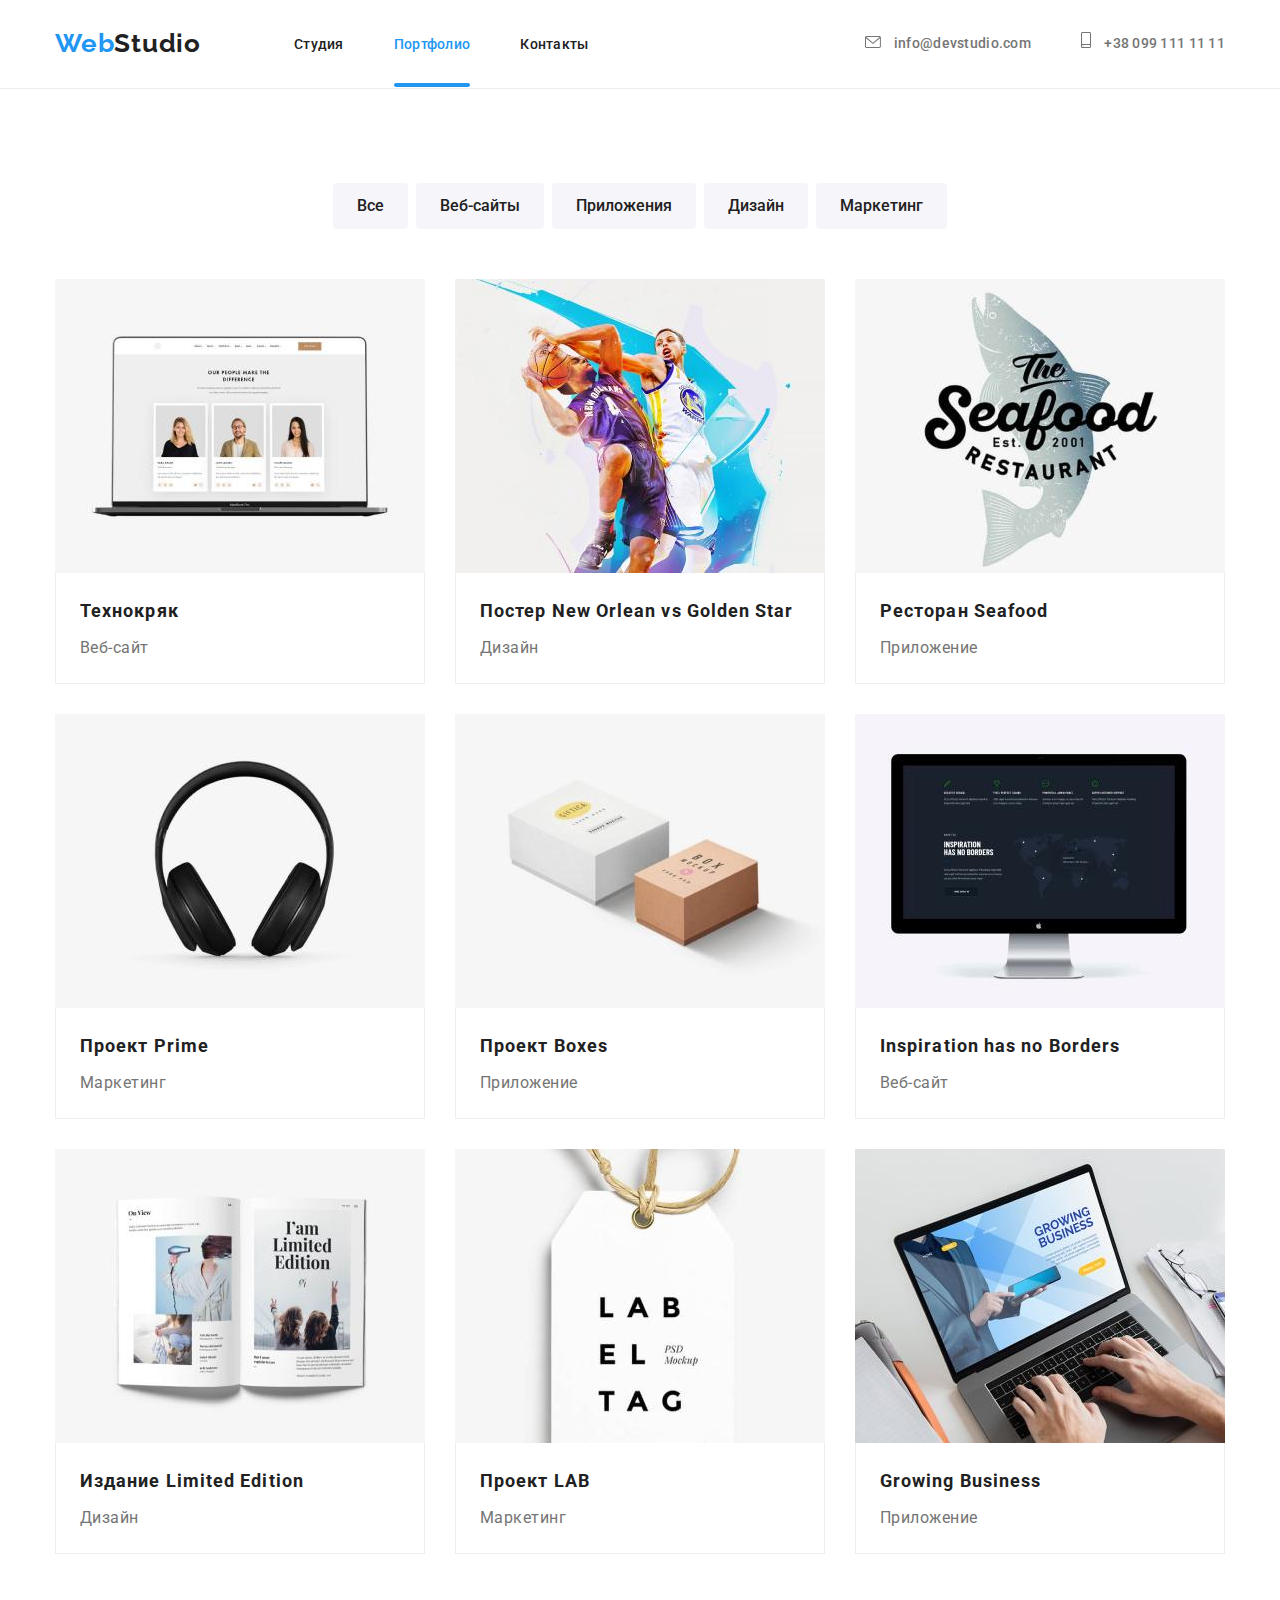
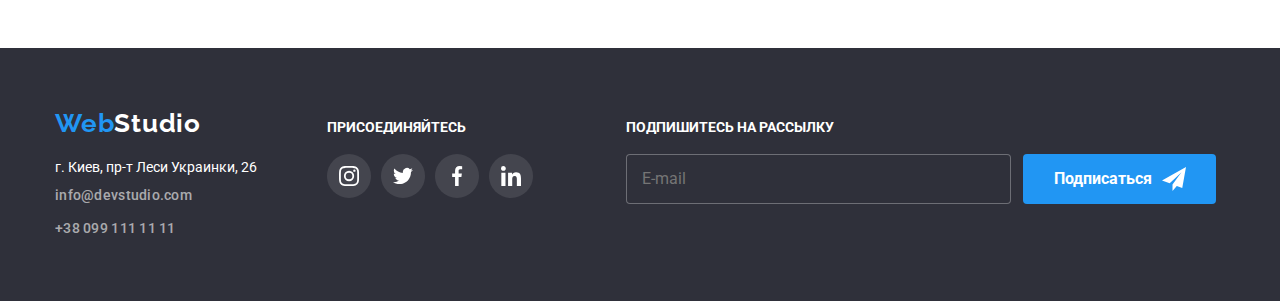
==== commit e9c48817: "scss(main+portfolio)" ====
--- a/portfolio.html
+++ b/portfolio.html
@@ -65,63 +65,73 @@
     </header>
     <main>
       <!-- фильтр примеров работ -->
-      <section class="section section-filter">
-        <div class="container">
+      <section class="examples">
+        <div class="examples__container">
           <h1 class="visually-hidden">filter examples</h1>
-          <ul class="list list-filter choose-btn">
-            <li class="item">
-              <button class="button" type="button">Все</button>
-            </li>
-            <li class="item">
-              <button class="button" type="button">Веб-сайты</button>
-            </li>
-            <li class="item">
-              <button class="button" type="button">Приложения</button>
-            </li>
-            <li class="item">
-              <button class="button" type="button">Дизайн</button>
-            </li>
-            <li class="item">
-              <button class="button" type="button">Маркетинг</button>
+          <ul class="examples__filter-list">
+            <li class="examples__filter-item">
+              <button class="examples__filter-button" type="button">Все</button>
+            </li>
+            <li class="examples__filter-item">
+              <button class="examples__filter-button" type="button">
+                Веб-сайты
+              </button>
+            </li>
+            <li class="examples__filter-item">
+              <button class="examples__filter-button" type="button">
+                Приложения
+              </button>
+            </li>
+            <li class="examples__filter-item">
+              <button class="examples__filter-button" type="button">
+                Дизайн
+              </button>
+            </li>
+            <li class="examples__filter-item">
+              <button class="examples__filter-button" type="button">
+                Маркетинг
+              </button>
             </li>
           </ul>
-          <ul class="list card-list">
-            <li class="item">
-              <a class="example-project-link" href="">
-                <div class="box">
-                  <img
+          <ul class="examples__card-list">
+            <li class="examples__item">
+              <a class="examples__link" href="">
+                <div class="examples__box">
+                  <img
+                    class="examples__image"
                     src="./images/tehnokryak.jpg"
                     width="370"
                     height="294"
                     alt="Веб-сайт-Технокряк"
                   />
-                  <div class="overlay">
-                    <p class="overlay-text">
-                      Ресурс предлагает комплексные предложения с разным уровнем
-                      функционала и сервисов. Все это позволит посетителю
-                      получить исчерпывающие сведения  -о компании или частном
-                      лице.
-                    </p>
-                  </div>
-                </div>
-                <div class="title-example-text">
-                  <h2>Технокряк</h2>
-                  <p>Веб-сайт</p>
-                </div></a
-              >
-            </li>
-            <li class="item">
-              <a href="" class="example-project-link">
-                <div class="box">
-                  <img
+                  <div class="examples__overlay">
+                    <p class="examples__overlay-text">
+                      Ресурс предлагает комплексные предложения с разным уровнем
+                      функционала и сервисов. Все это позволит посетителю
+                      получить исчерпывающие сведения  +о компании или частном
+                      лице.
+                    </p>
+                  </div>
+                </div>
+                <div class="examples__title-box">
+                  <h2 class="examples__product-name">Технокряк</h2>
+                  <p class="examples__product-type">Веб-сайт</p>
+                </div></a
+              >
+            </li>
+            <li class="examples__item">
+              <a href="" class="examples__link">
+                <div class="examples__box">
+                  <img
+                    class="examples__image"
                     src="./images/poster-new-orlean-vs-golden-star.jpg"
                     width="370"
                     height="294"
                     alt="Постер Нью Орлеан против Голден Стар"
                   />
-                  <div class="overlay">
-                    <p class="overlay-text">
+                  <div class="examples__overlay">
+                    <p class="examples__overlay-text">
                       <i
                         >Сложнее всего начать действовать, все остальное зависит
                         только от упорства.</i
@@ -130,184 +140,197 @@
                     </p>
                   </div>
                 </div>
-                <div class="title-example-text">
-                  <h2>Постер New Orlean vs Golden Star</h2>
-                  <p>Дизайн</p>
-                </div></a
-              >
-            </li>
-            <li class="item">
-              <a class="example-project-link" href="">
-                <div class="box">
-                  <img
+                <div class="examples__title-box">
+                  <h2 class="examples__product-name">
+                    Постер New Orlean vs Golden Star
+                  </h2>
+                  <p class="examples__product-type">Дизайн</p>
+                </div></a
+              >
+            </li>
+            <li class="examples__item">
+              <a class="examples__link" href="">
+                <div class="examples__box">
+                  <img
+                    class="examples__image"
                     src="./images/resturant-seafood.jpg"
                     width="370"
                     height="294"
                     alt="логотип ресторана"
                   />
-                  <div class="overlay">
-                    <p class="overlay-text">
-                      Ресурс предлагает комплексные предложения с разным уровнем
-                      функционала и сервисов. Все это позволит посетителю
-                      получить исчерпывающие сведения  -о компании или частном
-                      лице.
-                    </p>
-                  </div>
-                </div>
-                <div class="title-example-text">
-                  <h2>Ресторан Seafood</h2>
-                  <p>Приложение</p>
-                </div></a
-              >
-            </li>
-            <li class="item">
-              <a class="example-project-link" href="">
-                <div class="box">
-                  <img
+                  <div class="examples__overlay">
+                    <p class="examples__overlay-text">
+                      Ресурс предлагает комплексные предложения с разным уровнем
+                      функционала и сервисов. Все это позволит посетителю
+                      получить исчерпывающие сведения  +о компании или частном
+                      лице.
+                    </p>
+                  </div>
+                </div>
+                <div class="examples__title-box">
+                  <h2 class="examples__product-name">Ресторан Seafood</h2>
+                  <p class="examples__product-type">Приложение</p>
+                </div></a
+              >
+            </li>
+            <li class="examples__item">
+              <a class="examples__link" href="">
+                <div class="examples__box">
+                  <img
+                    class="examples__image"
                     src="./images/project-prime.jpg"
                     width="370"
                     height="294"
                     alt="наушники"
                   />
-                  <div class="overlay">
-                    <p class="overlay-text">
-                      Ресурс предлагает комплексные предложения с разным уровнем
-                      функционала и сервисов. Все это позволит посетителю
-                      получить исчерпывающие сведения  -о компании или частном
-                      лице.
-                    </p>
-                  </div>
-                </div>
-                <div class="title-example-text">
-                  <h2>Проект Prime</h2>
-                  <p>Маркетинг</p>
-                </div></a
-              >
-            </li>
-            <li class="item">
-              <a class="example-project-link" href="">
-                <div class="box">
-                  <img
+                  <div class="examples__overlay">
+                    <p class="examples__overlay-text">
+                      Ресурс предлагает комплексные предложения с разным уровнем
+                      функционала и сервисов. Все это позволит посетителю
+                      получить исчерпывающие сведения  +о компании или частном
+                      лице.
+                    </p>
+                  </div>
+                </div>
+                <div class="examples__title-box">
+                  <h2 class="examples__product-name">Проект Prime</h2>
+                  <p class="examples__product-type">Маркетинг</p>
+                </div></a
+              >
+            </li>
+            <li class="examples__item">
+              <a class="examples__link" href="">
+                <div class="examples__box">
+                  <img
+                    class="examples__image"
                     src="./images/project-boxes.jpg"
                     width="370"
                     height="294"
                     alt="коробки"
                   />
-                  <div class="overlay">
-                    <p class="overlay-text">
-                      Ресурс предлагает комплексные предложения с разным уровнем
-                      функционала и сервисов. Все это позволит посетителю
-                      получить исчерпывающие сведения  -о компании или частном
-                      лице.
-                    </p>
-                  </div>
-                </div>
-                <div class="title-example-text">
-                  <h2>Проект Boxes</h2>
-                  <p>Приложение</p>
-                </div></a
-              >
-            </li>
-            <li class="item">
-              <a class="example-project-link" href="">
-                <div class="box">
-                  <img
+                  <div class="examples__overlay">
+                    <p class="examples__overlay-text">
+                      Ресурс предлагает комплексные предложения с разным уровнем
+                      функционала и сервисов. Все это позволит посетителю
+                      получить исчерпывающие сведения  +о компании или частном
+                      лице.
+                    </p>
+                  </div>
+                </div>
+                <div class="examples__title-box">
+                  <h2 class="examples__product-name">Проект Boxes</h2>
+                  <p class="examples__product-type">Приложение</p>
+                </div></a
+              >
+            </li>
+            <li class="examples__item">
+              <a class="examples__link" href="">
+                <div class="examples__box">
+                  <img
+                    class="examples__image"
                     src="./images/inspiration-has-no-borders.jpg"
                     width="370"
                     height="294"
                     alt="ПК Эпл"
                   />
-                  <div class="overlay">
-                    <p class="overlay-text">
-                      Ресурс предлагает комплексные предложения с разным уровнем
-                      функционала и сервисов. Все это позволит посетителю
-                      получить исчерпывающие сведения  -о компании или частном
-                      лице.
-                    </p>
-                  </div>
-                </div>
-                <div class="title-example-text">
-                  <h2>Inspiration has no Borders</h2>
-                  <p>Веб-сайт</p>
-                </div></a
-              >
-            </li>
-            <li class="item">
-              <a class="example-project-link" href="">
-                <div class="box">
-                  <img
+                  <div class="examples__overlay">
+                    <p class="examples__overlay-text">
+                      Ресурс предлагает комплексные предложения с разным уровнем
+                      функционала и сервисов. Все это позволит посетителю
+                      получить исчерпывающие сведения  +о компании или частном
+                      лице.
+                    </p>
+                  </div>
+                </div>
+                <div class="examples__title-box">
+                  <h2 class="examples__product-name">
+                    Inspiration has no Borders
+                  </h2>
+                  <p class="examples__product-type">Веб-сайт</p>
+                </div></a
+              >
+            </li>
+            <li class="examples__item">
+              <a class="examples__link" href="">
+                <div class="examples__box">
+                  <img
+                    class="examples__image"
                     src="./images/limited-edition.jpg"
                     width="370"
                     height="294"
                     alt="раскрытый журнал"
                   />
-                  <div class="overlay">
-                    <p class="overlay-text">
-                      Ресурс предлагает комплексные предложения с разным уровнем
-                      функционала и сервисов. Все это позволит посетителю
-                      получить исчерпывающие сведения  -о компании или частном
-                      лице.
-                    </p>
-                  </div>
-                </div>
-                <div class="title-example-text">
-                  <h2>Издание Limited Edition</h2>
-                  <p>Дизайн</p>
-                </div></a
-              >
-            </li>
-            <li class="item">
-              <a class="example-project-link" href="">
-                <div class="box">
-                  <img
+                  <div class="examples__overlay">
+                    <p class="examples__overlay-text">
+                      Ресурс предлагает комплексные предложения с разным уровнем
+                      функционала и сервисов. Все это позволит посетителю
+                      получить исчерпывающие сведения  +о компании или частном
+                      лице.
+                    </p>
+                  </div>
+                </div>
+                <div class="examples__title-box">
+                  <h2 class="examples__product-name">
+                    Издание Limited Edition
+                  </h2>
+                  <p class="examples__product-type">Дизайн</p>
+                </div></a
+              >
+            </li>
+            <li class="examples__item">
+              <a class="examples__link" href="">
+                <div class="examples__box">
+                  <img
+                    class="examples__image"
                     src="./images/project-lab.jpg"
                     width="370"
                     height="294"
                     alt="бирка"
                   />
-                  <div class="overlay">
-                    <p class="overlay-text">
-                      Ресурс предлагает комплексные предложения с разным уровнем
-                      функционала и сервисов. Все это позволит посетителю
-                      получить исчерпывающие сведения  -о компании или частном
-                      лице.
-                    </p>
-                  </div>
-                </div>
-                <div class="title-example-text">
-                  <h2>Проект LAB</h2>
-                  <p>Маркетинг</p>
-                </div></a
-              >
-            </li>
-            <li class="item">
-              <a class="example-project-link" href="">
-                <div class="box">
-                  <img
+                  <div class="examples__overlay">
+                    <p class="examples__overlay-text">
+                      Ресурс предлагает комплексные предложения с разным уровнем
+                      функционала и сервисов. Все это позволит посетителю
+                      получить исчерпывающие сведения  +о компании или частном
+                      лице.
+                    </p>
+                  </div>
+                </div>
+                <div class="examples__title-box">
+                  <h2 class="examples__product-name">Проект LAB</h2>
+                  <p class="examples__product-type">Маркетинг</p>
+                </div></a
+              >
+            </li>
+            <li class="examples__item">
+              <a class="examples__link" href="">
+                <div class="examples__box">
+                  <img
+                    class="examples__image"
                     src="./images/growing-business.jpg"
                     width="370"
                     height="294"
                     alt="работа с за ноутбуком"
                   />
-                  <div class="overlay">
-                    <p class="overlay-text">
-                      Ресурс предлагает комплексные предложения с разным уровнем
-                      функционала и сервисов. Все это позволит посетителю
-                      получить исчерпывающие сведения  -о компании или частном
-                      лице.
-                    </p>
-                  </div>
-                </div>
-                <div class="title-example-text">
-                  <h2>Growing Business</h2>
-                  <p>Приложение</p>
+                  <div class="examples__overlay">
+                    <p class="examples__overlay-text">
+                      Ресурс предлагает комплексные предложения с разным уровнем
+                      функционала и сервисов. Все это позволит посетителю
+                      получить исчерпывающие сведения  +о компании или частном
+                      лице.
+                    </p>
+                  </div>
+                </div>
+                <div class="examples__title-box">
+                  <h2 class="examples__product-name">Growing Business</h2>
+                  <p class="examples__product-type">Приложение</p>
                 </div>
               </a>
             </li>
@@ -315,51 +338,64 @@
         </div>
       </section>
     </main>
-    <footer class="section-footer">
-      <div class="container">
+    <footer class="footer">
+      <div class="footer-container">
         <div class="footer-contact-block">
-          <a class="text-logo" href="./index.html">
-            Web<span class="white-color">Studio</span>
+          <a
+            class="text-logo footer-contact-block__text-logo"
+            href="./index.html"
+          >
+            Web<span class="text-logo--white-color">Studio</span>
           </a>
-          <address class="address">
-            <p class="phisical-address">г. Киев, пр-т Леси Украинки, 26</p>
-            <ul class="contact-footer list">
-              <li class="item">
-                <a href="mailto:info@devstudio.com">info@devstudio.com</a>
+          <address class="footer-contact-address">
+            <p class="footer-contact-address__phisical-address">
+              г. Киев, пр-т Леси Украинки, 26
+            </p>
+            <ul class="footer-contact-address-list">
+              <li class="footer-contact-address-list__contact-item">
+                <a
+                  class="footer-contact-address-list__contact-link"
+                  href="mailto:info@devstudio.com"
+                  >info@devstudio.com</a
+                >
               </li>
-              <li class="item">
-                <a href="tel:+380991111111">+38 099 111 11 11</a>
+              <li class="footer-contact-address-list__contact-item">
+                <a
+                  class="footer-contact-address-list__contact-link"
+                  href="tel:+380991111111"
+                  >+38 099 111 11 11</a
+                >
               </li>
             </ul>
           </address>
         </div>
         <div class="invite-footer">
-          <h2 class="caption-invite">присоединяйтесь</h2>
-          <ul class="invite-list list">
-            <li class="item">
-              <a class="social-link-invite" href="">
-                <svg width="20" height="20" class="invite-contacts">
+          <h2 class="invite-footer__title">присоединяйтесь</h2>
+          <ul class="invite-footer__list list">
+            <li class="invite-footer__item">
+              <a class="invite-footer__social-link" href="">
+                <svg width="20" height="20" class="invite-footer__social-icon">
                   <use href="./images/sprite.svg#instagram1"></use>
                 </svg>
               </a>
             </li>
-            <li class="item">
-              <a class="social-link-invite" href="">
-                <svg width="20" height="20" class="invite-contacts">
+            <li class="invite-footer__item">
+              <a class="invite-footer__social-link" href="">
+                <svg width="20" height="20" class="invite-footer__social-icon">
                   <use href="./images/sprite.svg#twitter1"></use>
                 </svg>
               </a>
             </li>
-            <li class="item">
-              <a class="social-link-invite" href="">
-                <svg width="20" height="20" class="invite-contacts">
+            <li class="invite-footer__item">
+              <a class="invite-footer__social-link" href="">
+                <svg width="20" height="20" class="invite-footer__social-icon">
                   <use href="./images/sprite.svg#facebook1"></use>
                 </svg>
               </a>
             </li>
-            <li class="item">
-              <a class="social-link-invite" href="">
-                <svg width="20" height="20" class="invite-contacts">
+            <li class="invite-footer__item">
+              <a class="invite-footer__social-link" href="">
+                <svg width="20" height="20" class="invite-footer__social-icon">
                   <use href="./images/sprite.svg#linkedin1"></use>
                 </svg>
               </a>
@@ -367,19 +403,23 @@
           </ul>
         </div>
         <form class="footer-subscribe-form">
-          <h2 class="caption-invite">Подпишитесь на рассылку</h2>
+          <h2 class="footer-subscribe-form__title">Подпишитесь на рассылку</h2>
 
-          <div class="footer-subscribe-list">
+          <div class="footer-subscribe-form__block">
             <input
               type="email"
               name="mail"
               id="mail"
               placeholder="E-mail"
-              class="input-mail-footer"
+              class="footer-subscribe-form__input"
             />
-            <button class="button-footer" type="submit">
+            <button class="footer-subscribe-form__button" type="submit">
               Подписаться
-              <svg class="send-footer-ico" width="24" height="24">
+              <svg
+                class="footer-subscribe-form__button-icon"
+                width="24"
+                height="24"
+              >
                 <use href="./images/sprite.svg#icon-send"></use>
               </svg>
             </button>
--- a/css/main.min.css
+++ b/css/main.min.css
@@ -1,2 +1,2 @@
-html{-webkit-box-sizing:border-box;box-sizing:border-box}*,*::before,*::after{-webkit-box-sizing:inherit;box-sizing:inherit}h1,h2,h3,p{margin:0}.navigate,.header-contact,.footer-contact-address-list,.differens-list,.what-are-we-doing-list,.team-list,.team-social,.our-clients-list,.modal-form__list{list-style:none;padding:0;margin:0}.visually-hidden{position:absolute;width:1px;height:1px;margin:-1px;border:0;padding:0;white-space:nowrap;-webkit-clip-path:inset(100%);clip-path:inset(100%);clip:rect(0 0 0 0);overflow:hidden}.what-are-we-doing-section,.section-team,.section-clients{padding-top:94px;padding-bottom:94px}body{font-family:"roboto", "sans-serif";background-color:var(--main-bg-color);color:#212121;margin:0}.header{border-bottom:1px solid #ececec}.header-container{display:-webkit-box;display:-ms-flexbox;display:flex;-webkit-box-align:center;-ms-flex-align:center;align-items:center}.container{width:1200px;margin:0 auto;padding-left:15px;padding-right:15px;text-align:center}.text-logo{color:#2196f3;font-family:raleway;font-weight:700;font-size:26px;line-height:1.2;letter-spacing:0.03em;text-decoration:none;margin-right:93px}.text-logo__black{color:#212121}.navigate{display:-webkit-box;display:-ms-flexbox;display:flex}.navigate__item:not(:last-child){margin-right:50px}.navigate__link{color:#212121;font-weight:500;font-size:14px;line-height:1.14;letter-spacing:0.02em;text-decoration:none;padding-top:32px;padding-bottom:32px;-webkit-transition:color cubic-bezier(0.4, 0, 0.2, 1) 250ms;transition:color cubic-bezier(0.4, 0, 0.2, 1) 250ms}.navigate__link:hover,.navigate__link:focus{color:#2196f3}.active{position:relative;color:#2196f3}.active::after{position:absolute;bottom:-3px;content:"";display:block;width:100%;height:4px;border-radius:2px;background-color:#2196f3}.header-contact{display:-webkit-box;display:-ms-flexbox;display:flex;margin-left:auto}.header-contact__item:not(:last-child){margin-right:50px}.header-contact__link{display:block;font-weight:500;font-size:14px;line-height:1.7;letter-spacing:0.02em;text-decoration:none;padding-top:32px;padding-bottom:32px;-webkit-transition:color 250ms cubic-bezier(0.4, 0, 0.2, 1);transition:color 250ms cubic-bezier(0.4, 0, 0.2, 1);color:#757575}.header-contact__link:focus,.header-contact__link:hover{color:#2196f3}.header-contact__icon{fill:currentColor;margin-right:10px;padding:0px;-webkit-transition:fill 250ms cubic-bezier(0.4, 0, 0.2, 1);transition:fill 250ms cubic-bezier(0.4, 0, 0.2, 1)}.header-contact__icon:hover{fill:#2196f3}.section-main{background-color:#2f303a;color:#fff;font-size:44px;line-height:1.36;font-weight:900;letter-spacing:0.06em;text-align:center;padding-top:200px;padding-bottom:200px;max-width:1600px;height:600px;margin-left:auto;margin-right:auto;background-image:-webkit-gradient(linear, left top, right top, from(rgba(47,48,58,0.4)), to(rgba(47,48,58,0.4))),url(../images/team-working.jpg);background-image:linear-gradient(to right, rgba(47,48,58,0.4), rgba(47,48,58,0.4)),url(../images/team-working.jpg);background-repeat:no-repeat;background-position:center;background-size:cover}.section-main__title{font-size:44px;font-size:44px;line-height:1.36;font-weight:900;letter-spacing:0.06em;text-transform:uppercase;text-align:center}.section-main__button{font-family:inherit;color:var(--title-text-color);border-color:transparent;font-weight:500;font-size:16px;line-height:1.87;cursor:pointer;text-decoration:none;padding:10px 32px;margin-top:30px;min-width:200px;min-height:50px;text-align:center;border-radius:4px;-webkit-transition:color 250ms cubic-bezier(0.4, 0, 0.2, 1),background-color 250ms cubic-bezier(0.4, 0, 0.2, 1),-webkit-box-shadow 250ms cubic-bezier(0.4, 0, 0.2, 1);transition:color 250ms cubic-bezier(0.4, 0, 0.2, 1),background-color 250ms cubic-bezier(0.4, 0, 0.2, 1),-webkit-box-shadow 250ms cubic-bezier(0.4, 0, 0.2, 1);transition:color 250ms cubic-bezier(0.4, 0, 0.2, 1),background-color 250ms cubic-bezier(0.4, 0, 0.2, 1),box-shadow 250ms cubic-bezier(0.4, 0, 0.2, 1);transition:color 250ms cubic-bezier(0.4, 0, 0.2, 1),background-color 250ms cubic-bezier(0.4, 0, 0.2, 1),box-shadow 250ms cubic-bezier(0.4, 0, 0.2, 1),-webkit-box-shadow 250ms cubic-bezier(0.4, 0, 0.2, 1);color:#fff;background-color:#2196f3}.section-main__button:hover,.section-main__button:focus{background-color:#188ce8}.footer{background-color:#2f303a;color:#fff;font-size:14px;display:block;padding-top:60px;padding-bottom:60px}.footer-container{width:1200px;margin:0 auto;padding-left:15px;padding-right:15px;display:-webkit-box;display:-ms-flexbox;display:flex;-webkit-box-align:baseline;-ms-flex-align:baseline;align-items:baseline}.footer-contact-block{margin-right:70px}.footer-contact-block__text-logo{display:block;margin-right:0;margin-bottom:20px}.text-logo--white-color{color:#fff}.footer-contact-address{display:block;font-style:normal}.footer-contact-address__phisical-address{color:#fff;text-align:left;margin-bottom:9px}.footer-contact-address-list{color:rgba(255,255,255,0.6);text-align:left;display:inline}.footer-contact-address-list__contact-item:not(:last-child){margin-bottom:9px}.footer-contact-address-list__contact-link{color:inherit;display:block;font-weight:500;font-size:14px;line-height:1.7;letter-spacing:0.02em;text-decoration:none;-webkit-transition:color 250ms cubic-bezier(0.4, 0, 0.2, 1);transition:color 250ms cubic-bezier(0.4, 0, 0.2, 1)}.footer-contact-address-list__contact-link:hover,.footer-contact-address-list__contact-link:focus{color:#2196f3}.input-mail-footer:focus{border-color:#2196f3;outline:none}.section-difference{padding-top:94px;padding-bottom:0px}.differens-list{display:-webkit-box;display:-ms-flexbox;display:flex;text-align:start;-webkit-box-pack:justify;-ms-flex-pack:justify;justify-content:space-between}.differens-list__item:not(:last-child){margin-right:30px}.differens-list__icon-box{width:270px;height:120px;background-size:content;background-repeat:no-repeat;background-color:#f5f4fa;border-radius:4px;background-position:center;margin-bottom:30px;display:-webkit-box;display:-ms-flexbox;display:flex;-webkit-box-align:center;-ms-flex-align:center;align-items:center;-webkit-box-pack:center;-ms-flex-pack:center;justify-content:center}.differens-list__title{color:#212121;line-height:1.14;font-size:14px;font-weight:700;text-transform:uppercase;margin-bottom:10px}.differens-list__paragraph{color:#757575;line-height:1.73;font-size:14px}.what-are-we-doing-section__title{margin-bottom:50px;font-weight:700;font-size:36px;line-height:1.67}.what-are-we-doing-list{display:-webkit-box;display:-ms-flexbox;display:flex;-webkit-box-pack:justify;-ms-flex-pack:justify;justify-content:space-between}.what-are-we-doing-list__item:not(:last-child){margin-right:30px}.what-are-we-doing-list__item{width:100%}.what-are-we-doing-list__thumb{position:relative;display:-webkit-box;display:-ms-flexbox;display:flex}.what-are-we-doing-list__text-box{width:100%;position:absolute;left:0;bottom:0;letter-spacing:3%;width:370px;height:70px;background-image:-webkit-gradient(linear, left top, right top, from(rgba(47,48,58,0.8)), to(rgba(47,48,58,0.8)));background-image:linear-gradient(to right, rgba(47,48,58,0.8), rgba(47,48,58,0.8))}.what-are-we-doing-list__text{text-transform:uppercase;color:#fff;font-size:14px;line-height:1.14;white-space:nowrap;letter-spacing:0.42px;position:absolute;top:50%;left:50%;-webkit-transform:translate(-50%, -50%);transform:translate(-50%, -50%)}.section-team{background-color:hwb(250 96% 2%)}.section-team__header{color:#212121;letter-spacing:0.03em;text-align:center;margin-bottom:50px;font-weight:700;font-size:36px;line-height:1.67}.team-list{display:-webkit-box;display:-ms-flexbox;display:flex;-webkit-box-align:center;-ms-flex-align:center;align-items:center}.team-list__item:not(:last-child){margin-right:30px}.team-list__item{-webkit-box-shadow:0px 1px 3px rgba(0,0,0,0.12),0px 1px 1px rgba(0,0,0,0.14),0px 2px 1px rgba(0,0,0,0.2);box-shadow:0px 1px 3px rgba(0,0,0,0.12),0px 1px 1px rgba(0,0,0,0.14),0px 2px 1px rgba(0,0,0,0.2);border-radius:0px 0px 4px 4px}.team-list__co-worker-info{padding-top:30px;padding-bottom:30px}.team-list__co-worker-name{margin-bottom:10px;color:#212121;font-size:16px;line-height:1.2;letter-spacing:0.03em;text-align:center}.team-list__co-worker-position{color:#757575;margin-bottom:16px}.team-social{display:-webkit-box;display:-ms-flexbox;display:flex;-webkit-box-pack:center;-ms-flex-pack:center;justify-content:center}.team-social__item:not(:last-child){margin-right:10px}.team-social__logo{width:44px;height:44px;border-radius:50%;display:-webkit-box;display:-ms-flexbox;display:flex;-webkit-box-pack:center;-ms-flex-pack:center;justify-content:center;-webkit-box-align:center;-ms-flex-align:center;align-items:center;color:#afb1b8;-webkit-transition:background-color 250ms cubic-bezier(0.4, 0, 0.2, 1),color 250ms cubic-bezier(0.4, 0, 0.2, 1);transition:background-color 250ms cubic-bezier(0.4, 0, 0.2, 1),color 250ms cubic-bezier(0.4, 0, 0.2, 1)}.team-social__logo:hover,.team-social__logo:focus{fill:currentColor;color:#fff;background-color:#2196f3}.team-social__icon{fill:currentColor}.section-clients__title{margin-bottom:50px}.our-clients-list{padding:none;display:-webkit-box;display:-ms-flexbox;display:flex}.our-clients-list__item:not(:last-child){margin-right:30px}.our-clients-list__link{width:170px;height:92px;display:-webkit-box;display:-ms-flexbox;display:flex;-webkit-box-pack:center;-ms-flex-pack:center;justify-content:center;-webkit-box-align:center;-ms-flex-align:center;align-items:center;border:1px solid #afb1b8;-webkit-box-sizing:border-box;box-sizing:border-box;border-radius:4px;color:#afb1b8;-webkit-transition:color 250ms cubic-bezier(0.4, 0, 0.2, 1),border 250ms cubic-bezier(0.4, 0, 0.2, 1);transition:color 250ms cubic-bezier(0.4, 0, 0.2, 1),border 250ms cubic-bezier(0.4, 0, 0.2, 1)}.our-clients-list__link:hover,.our-clients-list__link:focus{border:1px solid #2196f3;color:#2196f3}.our-clients-list__logo{fill:currentColor;border:currentColor}.backdrop{position:fixed;top:0;left:0;width:100%;height:100%;visibility:none;opacity:1;background-color:rgba(0,0,0,0.2);-webkit-transition:opacity 250ms cubic-bezier(0.4, 0, 0.2, 1),visibility 250ms cubic-bezier(0.4, 0, 0.2, 1);transition:opacity 250ms cubic-bezier(0.4, 0, 0.2, 1),visibility 250ms cubic-bezier(0.4, 0, 0.2, 1)}.backdrop.is-hidden{opacity:0;visibility:hidden;pointer-events:none}.is-hidden .modal{-webkit-transform:translate(-50%, -50%);transform:translate(-50%, -50%)}.modal{position:absolute;top:50%;left:50%;-webkit-transform:-50%,-50%;transform:-50%,-50%;width:528px;height:581px;background-color:#fff;-webkit-box-shadow:0px 1px 3px rgba(0,0,0,0.12),0px 1px 1px rgba(0,0,0,0.14),0px 2px 1px rgba(0,0,0,0.2);box-shadow:0px 1px 3px rgba(0,0,0,0.12),0px 1px 1px rgba(0,0,0,0.14),0px 2px 1px rgba(0,0,0,0.2);border-radius:4px;-webkit-transform:translate(-50%, -50%);transform:translate(-50%, -50%);-webkit-transition:-webkit-transform var(--duration) var(--timing-function);transition:-webkit-transform var(--duration) var(--timing-function);transition:transform var(--duration) var(--timing-function);transition:transform var(--duration) var(--timing-function), -webkit-transform var(--duration) var(--timing-function)}.modal__close-button{position:absolute;top:8px;right:8px;display:-webkit-box;display:-ms-flexbox;display:flex;-webkit-box-align:center;-ms-flex-align:center;align-items:center;-webkit-box-pack:center;-ms-flex-pack:center;justify-content:center;padding:0;width:30px;height:30px;background-color:#fff;border:1px solid rgba(0,0,0,0.1);border-radius:50%;cursor:pointer;-webkit-transition:fill 250ms cubic-bezier(0.4, 0, 0.2, 1);transition:fill 250ms cubic-bezier(0.4, 0, 0.2, 1)}.modal__close-button:hover,.modal__close-button:focus{fill:#2196f3}.modal__check-box-button{display:block;margin-top:30px;margin-left:auto;margin-right:auto;width:200px;height:50px;border-radius:4px;color:#fff;background-color:#2196f3;-webkit-box-shadow:0px 3px 2px rgba(0,0,0,0.1);box-shadow:0px 3px 2px rgba(0,0,0,0.1);-webkit-transition:background-color 250ms cubic-bezier(0.4, 0, 0.2, 1),outline 250ms cubic-bezier(0.4, 0, 0.2, 1);transition:background-color 250ms cubic-bezier(0.4, 0, 0.2, 1),outline 250ms cubic-bezier(0.4, 0, 0.2, 1)}.modal-form{width:528px;height:581px;outline:1px solid tomato;margin-left:auto;margin-right:auto;padding:40px}.modal-form__header{font-size:20px;font-weight:bold;margin-bottom:12px}.modal-form__list{width:448px;height:342px}.modal-form__item{display:-webkit-box;display:-ms-flexbox;display:flex;-webkit-box-orient:vertical;-webkit-box-direction:normal;-ms-flex-direction:column;flex-direction:column;font-size:12px;text-align:Left;color:#757575}.modal-form__item:not(:first-child){margin-top:10px}.modal-form__lable{color:#757575;margin-bottom:4px}.modal-form__input{height:40px;border-radius:4px;border-color:rgba(33,33,33,0.2);position:relative;padding-left:30px;-webkit-transition:border-color 250ms cubic-bezier(0.4, 0, 0.2, 1),outline 250ms cubic-bezier(0.4, 0, 0.2, 1);transition:border-color 250ms cubic-bezier(0.4, 0, 0.2, 1),outline 250ms cubic-bezier(0.4, 0, 0.2, 1)}.modal-form__modal-contact-icon{position:absolute;-webkit-transform:translateY(30px);transform:translateY(30px);left:50px;-webkit-transition:fill 250ms cubic-bezier(0.4, 0, 0.2, 1);transition:fill 250ms cubic-bezier(0.4, 0, 0.2, 1)}.modal-form__input:focus ~ .modal-form__modal-contact-icon{fill:#2196f3}.modal-form__input:focus,.modal-form__comment:focus{border-color:#2196f3;outline:none}.modal-form__comment{color:rgba(117,117,117,0.5);border-radius:4px;border-color:rgba(33,33,33,0.2);padding:12px 16px;resize:none;height:120px;width:448px;-webkit-transition:border-color 250ms cubic-bezier(0.4, 0, 0.2, 1),outline 250ms cubic-bezier(0.4, 0, 0.2, 1);transition:border-color 250ms cubic-bezier(0.4, 0, 0.2, 1),outline 250ms cubic-bezier(0.4, 0, 0.2, 1)}.check-box-modal{font-size:14px;margin-top:20px;margin-left:9px;display:-webkit-box;display:-ms-flexbox;display:flex;-webkit-box-pack:center;-ms-flex-pack:center;justify-content:center}.check-box-modal__text{display:-webkit-box;display:-ms-flexbox;display:flex;-webkit-box-align:center;-ms-flex-align:center;align-items:center}.check-box-modal__icon-check{margin-right:10px;-webkit-box-align:center;-ms-flex-align:center;align-items:center;display:block;width:15px;height:15px;border-radius:2px;border:2px solid #212121;-webkit-transition:border-color 250ms cubic-bezier(0.4, 0, 0.2, 1);transition:border-color 250ms cubic-bezier(0.4, 0, 0.2, 1)}.check-box-modal__checkbox:checked+.check-box-modal__icon-check{display:block;border-color:#2196f3;background-color:#2196f3;background-image:url(../images/check.svg);background-size:contain;background-origin:border-box}.check-box-modal__checkbox:focus+.check-box-modal__icon-check{border-color:#2196f3}.check-box-modal__link{margin-left:1em;color:#2196f3;text-decoration:underline}.check-box-modal__text{display:-webkit-box;display:-ms-flexbox;display:flex;-webkit-box-align:center;-ms-flex-align:center;align-items:center}.modal-form-button-submit{display:block;margin-top:30px;margin-left:auto;margin-right:auto;width:200px;height:50px;border-radius:4px;color:#fff;background-color:#2196f3;-webkit-box-shadow:0px 3px 2px rgba(0,0,0,0.1);box-shadow:0px 3px 2px rgba(0,0,0,0.1);-webkit-transition:background-color 250ms cubic-bezier(0.4, 0, 0.2, 1),outline 250ms cubic-bezier(0.4, 0, 0.2, 1);transition:background-color 250ms cubic-bezier(0.4, 0, 0.2, 1),outline 250ms cubic-bezier(0.4, 0, 0.2, 1)}.modal-form-button-submit:hover,.modal-form-button-submit:focus{background-color:#188ce8;outline:none}
+html{-webkit-box-sizing:border-box;box-sizing:border-box}*,*::before,*::after{-webkit-box-sizing:inherit;box-sizing:inherit}h1,h2,h3,p{margin:0}.navigate,.header-contact,.footer-contact-address-list,.invite-footer__list,.differens-list,.what-are-we-doing-list,.team-list,.team-social,.our-clients-list,.modal-form__list,.examples__filter-list,.examples__card-list{list-style:none;padding:0;margin:0}.visually-hidden{position:absolute;width:1px;height:1px;margin:-1px;border:0;padding:0;white-space:nowrap;-webkit-clip-path:inset(100%);clip-path:inset(100%);clip:rect(0 0 0 0);overflow:hidden}.examples__container{width:1200px;margin:0 auto;padding-left:15px;padding-right:15px;text-align:center}.what-are-we-doing-section,.section-team,.section-clients,.examples{padding-top:94px;padding-bottom:94px}body{font-family:"roboto", "sans-serif";background-color:var(--main-bg-color);color:#212121;margin:0}.header{border-bottom:1px solid #ececec}.header-container{display:-webkit-box;display:-ms-flexbox;display:flex;-webkit-box-align:center;-ms-flex-align:center;align-items:center}.container{width:1200px;margin:0 auto;padding-left:15px;padding-right:15px;text-align:center}.text-logo{color:#2196f3;font-family:raleway;font-weight:700;font-size:26px;line-height:1.2;letter-spacing:0.03em;text-decoration:none;margin-right:93px}.text-logo__black{color:#212121}.navigate{display:-webkit-box;display:-ms-flexbox;display:flex}.navigate__item:not(:last-child){margin-right:50px}.navigate__link{color:#212121;font-weight:500;font-size:14px;line-height:1.14;letter-spacing:0.02em;text-decoration:none;padding-top:32px;padding-bottom:32px;-webkit-transition:color cubic-bezier(0.4, 0, 0.2, 1) 250ms;transition:color cubic-bezier(0.4, 0, 0.2, 1) 250ms}.navigate__link:hover,.navigate__link:focus{color:#2196f3}.active{position:relative;color:#2196f3}.active::after{position:absolute;bottom:-3px;content:"";display:block;width:100%;height:4px;border-radius:2px;background-color:#2196f3}.header-contact{display:-webkit-box;display:-ms-flexbox;display:flex;margin-left:auto}.header-contact__item:not(:last-child){margin-right:50px}.header-contact__link{display:block;font-weight:500;font-size:14px;line-height:1.7;letter-spacing:0.02em;text-decoration:none;padding-top:32px;padding-bottom:32px;-webkit-transition:color 250ms cubic-bezier(0.4, 0, 0.2, 1);transition:color 250ms cubic-bezier(0.4, 0, 0.2, 1);color:#757575}.header-contact__link:focus,.header-contact__link:hover{color:#2196f3}.header-contact__icon{fill:currentColor;margin-right:10px;padding:0px;-webkit-transition:fill 250ms cubic-bezier(0.4, 0, 0.2, 1);transition:fill 250ms cubic-bezier(0.4, 0, 0.2, 1)}.header-contact__icon:hover{fill:#2196f3}.section-main{background-color:#2f303a;color:#fff;font-size:44px;line-height:1.36;font-weight:900;letter-spacing:0.06em;text-align:center;padding-top:200px;padding-bottom:200px;max-width:1600px;height:600px;margin-left:auto;margin-right:auto;background-image:-webkit-gradient(linear, left top, right top, from(rgba(47,48,58,0.4)), to(rgba(47,48,58,0.4))),url(../images/team-working.jpg);background-image:linear-gradient(to right, rgba(47,48,58,0.4), rgba(47,48,58,0.4)),url(../images/team-working.jpg);background-repeat:no-repeat;background-position:center;background-size:cover}.section-main__title{font-size:44px;font-size:44px;line-height:1.36;font-weight:900;letter-spacing:0.06em;text-transform:uppercase;text-align:center}.section-main__button{font-family:inherit;color:var(--title-text-color);border-color:transparent;font-weight:500;font-size:16px;line-height:1.87;cursor:pointer;text-decoration:none;padding:10px 32px;margin-top:30px;min-width:200px;min-height:50px;text-align:center;border-radius:4px;-webkit-transition:color 250ms cubic-bezier(0.4, 0, 0.2, 1),background-color 250ms cubic-bezier(0.4, 0, 0.2, 1),-webkit-box-shadow 250ms cubic-bezier(0.4, 0, 0.2, 1);transition:color 250ms cubic-bezier(0.4, 0, 0.2, 1),background-color 250ms cubic-bezier(0.4, 0, 0.2, 1),-webkit-box-shadow 250ms cubic-bezier(0.4, 0, 0.2, 1);transition:color 250ms cubic-bezier(0.4, 0, 0.2, 1),background-color 250ms cubic-bezier(0.4, 0, 0.2, 1),box-shadow 250ms cubic-bezier(0.4, 0, 0.2, 1);transition:color 250ms cubic-bezier(0.4, 0, 0.2, 1),background-color 250ms cubic-bezier(0.4, 0, 0.2, 1),box-shadow 250ms cubic-bezier(0.4, 0, 0.2, 1),-webkit-box-shadow 250ms cubic-bezier(0.4, 0, 0.2, 1);color:#fff;background-color:#2196f3}.section-main__button:hover,.section-main__button:focus{background-color:#188ce8}.footer{background-color:#2f303a;color:#fff;font-size:14px;display:block;padding-top:60px;padding-bottom:60px}.footer-container{width:1200px;margin:0 auto;padding-left:15px;padding-right:15px;display:-webkit-box;display:-ms-flexbox;display:flex;-webkit-box-align:baseline;-ms-flex-align:baseline;align-items:baseline}.footer-contact-block{margin-right:70px}.footer-contact-block__text-logo{display:block;margin-right:0;margin-bottom:20px}.text-logo--white-color{color:#fff}.footer-contact-address{display:block;font-style:normal}.footer-contact-address__phisical-address{color:#fff;text-align:left;margin-bottom:9px}.footer-contact-address-list{color:rgba(255,255,255,0.6);text-align:left;display:inline}.footer-contact-address-list__contact-item:not(:last-child){margin-bottom:9px}.footer-contact-address-list__contact-link{color:inherit;display:block;font-weight:500;font-size:14px;line-height:1.7;letter-spacing:0.02em;text-decoration:none;-webkit-transition:color 250ms cubic-bezier(0.4, 0, 0.2, 1);transition:color 250ms cubic-bezier(0.4, 0, 0.2, 1)}.footer-contact-address-list__contact-link:hover,.footer-contact-address-list__contact-link:focus{color:#2196f3}.input-mail-footer:focus{border-color:#2196f3;outline:none}.invite-footer__title{line-height:100%;text-transform:uppercase;font-size:14px;font-weight:bold;margin-bottom:20px;text-align:left}.invite-footer__list{display:-webkit-box;display:-ms-flexbox;display:flex}.invite-footer__item:not(:last-child){margin-right:10px}.invite-footer__social-link{width:44px;height:44px;border-radius:50%;display:-webkit-box;display:-ms-flexbox;display:flex;-webkit-box-pack:center;-ms-flex-pack:center;justify-content:center;-webkit-box-align:center;-ms-flex-align:center;align-items:center;background-color:rgba(255,255,255,0.1);fill:#fff;-webkit-transition:fill 250ms cubic-bezier(0.4, 0, 0.2, 1);transition:fill 250ms cubic-bezier(0.4, 0, 0.2, 1);-webkit-transition:background-color 250ms cubic-bezier(0.4, 0, 0.2, 1);transition:background-color 250ms cubic-bezier(0.4, 0, 0.2, 1)}.invite-footer__social-link:hover,.invite-footer__social-link:focus{background-color:#2196f3;fill:#fff}.invite-footer__social-icon{color:currentColor}.footer-subscribe-form{display:-webkit-box;display:-ms-flexbox;display:flex;-webkit-box-orient:vertical;-webkit-box-direction:normal;-ms-flex-direction:column;flex-direction:column;-webkit-box-align:start;-ms-flex-align:start;align-items:flex-start;margin-left:93px}.footer-subscribe-form__title{line-height:100%;text-transform:uppercase;font-size:14px;font-weight:bold;margin-bottom:20px;text-align:left}.footer-subscribe-form__block{display:-webkit-box;display:-ms-flexbox;display:flex}.footer-subscribe-form__input{font-size:16px;color:#757575;padding-left:15px;height:50px;width:385px;background-color:#2f303a;border:1px solid rgba(255,255,255,0.3);border-radius:4px;-webkit-transition:border-color 250ms cubic-bezier(0.4, 0, 0.2, 1),outline 250ms cubic-bezier(0.4, 0, 0.2, 1);transition:border-color 250ms cubic-bezier(0.4, 0, 0.2, 1),outline 250ms cubic-bezier(0.4, 0, 0.2, 1)}.footer-subscribe-form__input:focus{border-color:#2196f3;outline:none}.footer-subscribe-form__button{display:-webkit-box;display:-ms-flexbox;display:flex;padding-left:29px;padding-right:28px;padding-top:10px;padding-bottom:10px;margin-left:12px;-webkit-box-align:center;-ms-flex-align:center;align-items:center;-webkit-box-pack:center;-ms-flex-pack:center;justify-content:center;background-color:#2196f3;border-radius:4px;border-color:transparent;color:#fff;font-size:16px;font-weight:bold;line-height:1.6;-webkit-transition:color 250ms cubic-bezier(0.4, 0, 0.2, 1),background-color 250ms cubic-bezier(0.4, 0, 0.2, 1),-webkit-box-shadow 250ms cubic-bezier(0.4, 0, 0.2, 1);transition:color 250ms cubic-bezier(0.4, 0, 0.2, 1),background-color 250ms cubic-bezier(0.4, 0, 0.2, 1),-webkit-box-shadow 250ms cubic-bezier(0.4, 0, 0.2, 1);transition:color 250ms cubic-bezier(0.4, 0, 0.2, 1),background-color 250ms cubic-bezier(0.4, 0, 0.2, 1),box-shadow 250ms cubic-bezier(0.4, 0, 0.2, 1);transition:color 250ms cubic-bezier(0.4, 0, 0.2, 1),background-color 250ms cubic-bezier(0.4, 0, 0.2, 1),box-shadow 250ms cubic-bezier(0.4, 0, 0.2, 1),-webkit-box-shadow 250ms cubic-bezier(0.4, 0, 0.2, 1)}.footer-subscribe-form__button:focus,.footer-subscribe-form__button:hover{background-color:#188ce8;-webkit-box-shadow:0px 3px 2px rgba(0,0,0,0.1);box-shadow:0px 3px 2px rgba(0,0,0,0.1)}.footer-subscribe-form__button-icon{margin-left:10px;fill:currentColor}.section-difference{padding-top:94px;padding-bottom:0px}.differens-list{display:-webkit-box;display:-ms-flexbox;display:flex;text-align:start;-webkit-box-pack:justify;-ms-flex-pack:justify;justify-content:space-between}.differens-list__item:not(:last-child){margin-right:30px}.differens-list__icon-box{width:270px;height:120px;background-size:content;background-repeat:no-repeat;background-color:#f5f4fa;border-radius:4px;background-position:center;margin-bottom:30px;display:-webkit-box;display:-ms-flexbox;display:flex;-webkit-box-align:center;-ms-flex-align:center;align-items:center;-webkit-box-pack:center;-ms-flex-pack:center;justify-content:center}.differens-list__title{color:#212121;line-height:1.14;font-size:14px;font-weight:700;text-transform:uppercase;margin-bottom:10px}.differens-list__paragraph{color:#757575;line-height:1.73;font-size:14px}.what-are-we-doing-section__title{margin-bottom:50px;font-weight:700;font-size:36px;line-height:1.67}.what-are-we-doing-list{display:-webkit-box;display:-ms-flexbox;display:flex;-webkit-box-pack:justify;-ms-flex-pack:justify;justify-content:space-between}.what-are-we-doing-list__item:not(:last-child){margin-right:30px}.what-are-we-doing-list__item{width:100%}.what-are-we-doing-list__thumb{position:relative;display:-webkit-box;display:-ms-flexbox;display:flex}.what-are-we-doing-list__text-box{width:100%;position:absolute;left:0;bottom:0;letter-spacing:3%;width:370px;height:70px;background-image:-webkit-gradient(linear, left top, right top, from(rgba(47,48,58,0.8)), to(rgba(47,48,58,0.8)));background-image:linear-gradient(to right, rgba(47,48,58,0.8), rgba(47,48,58,0.8))}.what-are-we-doing-list__text{text-transform:uppercase;color:#fff;font-size:14px;line-height:1.14;white-space:nowrap;letter-spacing:0.42px;position:absolute;top:50%;left:50%;-webkit-transform:translate(-50%, -50%);transform:translate(-50%, -50%)}.section-team{background-color:hwb(250 96% 2%)}.section-team__header{color:#212121;letter-spacing:0.03em;text-align:center;margin-bottom:50px;font-weight:700;font-size:36px;line-height:1.67}.team-list{display:-webkit-box;display:-ms-flexbox;display:flex;-webkit-box-align:center;-ms-flex-align:center;align-items:center}.team-list__item:not(:last-child){margin-right:30px}.team-list__item{-webkit-box-shadow:0px 1px 3px rgba(0,0,0,0.12),0px 1px 1px rgba(0,0,0,0.14),0px 2px 1px rgba(0,0,0,0.2);box-shadow:0px 1px 3px rgba(0,0,0,0.12),0px 1px 1px rgba(0,0,0,0.14),0px 2px 1px rgba(0,0,0,0.2);border-radius:0px 0px 4px 4px}.team-list__co-worker-info{padding-top:30px;padding-bottom:30px}.team-list__co-worker-name{margin-bottom:10px;color:#212121;font-size:16px;line-height:1.2;letter-spacing:0.03em;text-align:center}.team-list__co-worker-position{color:#757575;margin-bottom:16px}.team-social{display:-webkit-box;display:-ms-flexbox;display:flex;-webkit-box-pack:center;-ms-flex-pack:center;justify-content:center}.team-social__item:not(:last-child){margin-right:10px}.team-social__logo{width:44px;height:44px;border-radius:50%;display:-webkit-box;display:-ms-flexbox;display:flex;-webkit-box-pack:center;-ms-flex-pack:center;justify-content:center;-webkit-box-align:center;-ms-flex-align:center;align-items:center;color:#afb1b8;-webkit-transition:background-color 250ms cubic-bezier(0.4, 0, 0.2, 1),color 250ms cubic-bezier(0.4, 0, 0.2, 1);transition:background-color 250ms cubic-bezier(0.4, 0, 0.2, 1),color 250ms cubic-bezier(0.4, 0, 0.2, 1)}.team-social__logo:hover,.team-social__logo:focus{fill:currentColor;color:#fff;background-color:#2196f3}.team-social__icon{fill:currentColor}.section-clients__title{margin-bottom:50px}.our-clients-list{padding:none;display:-webkit-box;display:-ms-flexbox;display:flex}.our-clients-list__item:not(:last-child){margin-right:30px}.our-clients-list__link{width:170px;height:92px;display:-webkit-box;display:-ms-flexbox;display:flex;-webkit-box-pack:center;-ms-flex-pack:center;justify-content:center;-webkit-box-align:center;-ms-flex-align:center;align-items:center;border:1px solid #afb1b8;-webkit-box-sizing:border-box;box-sizing:border-box;border-radius:4px;color:#afb1b8;-webkit-transition:color 250ms cubic-bezier(0.4, 0, 0.2, 1),border 250ms cubic-bezier(0.4, 0, 0.2, 1);transition:color 250ms cubic-bezier(0.4, 0, 0.2, 1),border 250ms cubic-bezier(0.4, 0, 0.2, 1)}.our-clients-list__link:hover,.our-clients-list__link:focus{border:1px solid #2196f3;color:#2196f3}.our-clients-list__logo{fill:currentColor;border:currentColor}.backdrop{position:fixed;top:0;left:0;width:100%;height:100%;visibility:none;opacity:1;background-color:rgba(0,0,0,0.2);-webkit-transition:opacity 250ms cubic-bezier(0.4, 0, 0.2, 1),visibility 250ms cubic-bezier(0.4, 0, 0.2, 1);transition:opacity 250ms cubic-bezier(0.4, 0, 0.2, 1),visibility 250ms cubic-bezier(0.4, 0, 0.2, 1)}.backdrop.is-hidden{opacity:0;visibility:hidden;pointer-events:none}.is-hidden .modal{-webkit-transform:translate(-50%, -50%);transform:translate(-50%, -50%)}.modal{position:absolute;top:50%;left:50%;-webkit-transform:-50%,-50%;transform:-50%,-50%;width:528px;height:581px;background-color:#fff;-webkit-box-shadow:0px 1px 3px rgba(0,0,0,0.12),0px 1px 1px rgba(0,0,0,0.14),0px 2px 1px rgba(0,0,0,0.2);box-shadow:0px 1px 3px rgba(0,0,0,0.12),0px 1px 1px rgba(0,0,0,0.14),0px 2px 1px rgba(0,0,0,0.2);border-radius:4px;-webkit-transform:translate(-50%, -50%);transform:translate(-50%, -50%);-webkit-transition:-webkit-transform var(--duration) var(--timing-function);transition:-webkit-transform var(--duration) var(--timing-function);transition:transform var(--duration) var(--timing-function);transition:transform var(--duration) var(--timing-function), -webkit-transform var(--duration) var(--timing-function)}.modal__close-button{position:absolute;top:8px;right:8px;display:-webkit-box;display:-ms-flexbox;display:flex;-webkit-box-align:center;-ms-flex-align:center;align-items:center;-webkit-box-pack:center;-ms-flex-pack:center;justify-content:center;padding:0;width:30px;height:30px;background-color:#fff;border:1px solid rgba(0,0,0,0.1);border-radius:50%;cursor:pointer;-webkit-transition:fill 250ms cubic-bezier(0.4, 0, 0.2, 1);transition:fill 250ms cubic-bezier(0.4, 0, 0.2, 1)}.modal__close-button:hover,.modal__close-button:focus{fill:#2196f3}.modal__check-box-button{display:block;margin-top:30px;margin-left:auto;margin-right:auto;width:200px;height:50px;border-radius:4px;color:#fff;background-color:#2196f3;-webkit-box-shadow:0px 3px 2px rgba(0,0,0,0.1);box-shadow:0px 3px 2px rgba(0,0,0,0.1);-webkit-transition:background-color 250ms cubic-bezier(0.4, 0, 0.2, 1),outline 250ms cubic-bezier(0.4, 0, 0.2, 1);transition:background-color 250ms cubic-bezier(0.4, 0, 0.2, 1),outline 250ms cubic-bezier(0.4, 0, 0.2, 1)}.modal-form{width:528px;height:581px;outline:1px solid tomato;margin-left:auto;margin-right:auto;padding:40px}.modal-form__header{font-size:20px;font-weight:bold;margin-bottom:12px}.modal-form__list{width:448px;height:342px}.modal-form__item{display:-webkit-box;display:-ms-flexbox;display:flex;-webkit-box-orient:vertical;-webkit-box-direction:normal;-ms-flex-direction:column;flex-direction:column;font-size:12px;text-align:Left;color:#757575}.modal-form__item:not(:first-child){margin-top:10px}.modal-form__lable{color:#757575;margin-bottom:4px}.modal-form__input{height:40px;border-radius:4px;border-color:rgba(33,33,33,0.2);position:relative;padding-left:30px;-webkit-transition:border-color 250ms cubic-bezier(0.4, 0, 0.2, 1),outline 250ms cubic-bezier(0.4, 0, 0.2, 1);transition:border-color 250ms cubic-bezier(0.4, 0, 0.2, 1),outline 250ms cubic-bezier(0.4, 0, 0.2, 1)}.modal-form__modal-contact-icon{position:absolute;-webkit-transform:translateY(30px);transform:translateY(30px);left:50px;-webkit-transition:fill 250ms cubic-bezier(0.4, 0, 0.2, 1);transition:fill 250ms cubic-bezier(0.4, 0, 0.2, 1)}.modal-form__input:focus ~ .modal-form__modal-contact-icon{fill:#2196f3}.modal-form__input:focus,.modal-form__comment:focus{border-color:#2196f3;outline:none}.modal-form__comment{color:rgba(117,117,117,0.5);border-radius:4px;border-color:rgba(33,33,33,0.2);padding:12px 16px;resize:none;height:120px;width:448px;-webkit-transition:border-color 250ms cubic-bezier(0.4, 0, 0.2, 1),outline 250ms cubic-bezier(0.4, 0, 0.2, 1);transition:border-color 250ms cubic-bezier(0.4, 0, 0.2, 1),outline 250ms cubic-bezier(0.4, 0, 0.2, 1)}.check-box-modal{font-size:14px;margin-top:20px;margin-left:9px;display:-webkit-box;display:-ms-flexbox;display:flex;-webkit-box-pack:center;-ms-flex-pack:center;justify-content:center}.check-box-modal__text{display:-webkit-box;display:-ms-flexbox;display:flex;-webkit-box-align:center;-ms-flex-align:center;align-items:center}.check-box-modal__icon-check{margin-right:10px;-webkit-box-align:center;-ms-flex-align:center;align-items:center;display:block;width:15px;height:15px;border-radius:2px;border:2px solid #212121;-webkit-transition:border-color 250ms cubic-bezier(0.4, 0, 0.2, 1);transition:border-color 250ms cubic-bezier(0.4, 0, 0.2, 1)}.check-box-modal__checkbox:checked+.check-box-modal__icon-check{display:block;border-color:#2196f3;background-color:#2196f3;background-image:url(../images/check.svg);background-size:contain;background-origin:border-box}.check-box-modal__checkbox:focus+.check-box-modal__icon-check{border-color:#2196f3}.check-box-modal__link{margin-left:1em;color:#2196f3;text-decoration:underline}.check-box-modal__text{display:-webkit-box;display:-ms-flexbox;display:flex;-webkit-box-align:center;-ms-flex-align:center;align-items:center}.modal-form-button-submit{display:block;margin-top:30px;margin-left:auto;margin-right:auto;width:200px;height:50px;border-radius:4px;color:#fff;background-color:#2196f3;-webkit-box-shadow:0px 3px 2px rgba(0,0,0,0.1);box-shadow:0px 3px 2px rgba(0,0,0,0.1);-webkit-transition:background-color 250ms cubic-bezier(0.4, 0, 0.2, 1),outline 250ms cubic-bezier(0.4, 0, 0.2, 1);transition:background-color 250ms cubic-bezier(0.4, 0, 0.2, 1),outline 250ms cubic-bezier(0.4, 0, 0.2, 1)}.modal-form-button-submit:hover,.modal-form-button-submit:focus{background-color:#188ce8;outline:none}.examples__container{width:1200px;margin:0 auto;padding-left:15px;padding-right:15px;text-align:center}.examples__filter-list{margin-bottom:50px;display:-webkit-box;display:-ms-flexbox;display:flex;-webkit-box-pack:center;-ms-flex-pack:center;justify-content:center}.examples__filter-item{-webkit-box-shadow:250ms cubic-bezier(0.4, 0, 0.2, 1);box-shadow:250ms cubic-bezier(0.4, 0, 0.2, 1)}.examples__filter-item:not(:last-child){margin-right:8px}.examples__filter-button{font-family:inherit;color:#212121;background-color:hwb(250 96% 2%);border-color:transparent;font-weight:500;font-size:16px;line-height:1.87;cursor:pointer;text-align:center;padding:6px 22px;border-radius:4px;-webkit-transition:color 250ms cubic-bezier(0.4, 0, 0.2, 1),background-color 250ms cubic-bezier(0.4, 0, 0.2, 1),-webkit-box-shadow 250ms cubic-bezier(0.4, 0, 0.2, 1);transition:color 250ms cubic-bezier(0.4, 0, 0.2, 1),background-color 250ms cubic-bezier(0.4, 0, 0.2, 1),-webkit-box-shadow 250ms cubic-bezier(0.4, 0, 0.2, 1);transition:color 250ms cubic-bezier(0.4, 0, 0.2, 1),background-color 250ms cubic-bezier(0.4, 0, 0.2, 1),box-shadow 250ms cubic-bezier(0.4, 0, 0.2, 1);transition:color 250ms cubic-bezier(0.4, 0, 0.2, 1),background-color 250ms cubic-bezier(0.4, 0, 0.2, 1),box-shadow 250ms cubic-bezier(0.4, 0, 0.2, 1),-webkit-box-shadow 250ms cubic-bezier(0.4, 0, 0.2, 1)}.examples__filter-button:focus,.examples__filter-button:hover{color:hwb(250 96% 2%);background-color:#2196f3}.examples__card-list{display:-webkit-box;display:-ms-flexbox;display:flex;-ms-flex-wrap:wrap;flex-wrap:wrap;margin-top:-30px;margin-left:-30px}.examples__item{width:370px;margin-top:30px;margin-left:30px}.examples__link{display:block;text-decoration:none;-webkit-transition:-webkit-box-shadow cubic-bezier(0.4, 0, 0.2, 1) 250ms;transition:-webkit-box-shadow cubic-bezier(0.4, 0, 0.2, 1) 250ms;transition:box-shadow cubic-bezier(0.4, 0, 0.2, 1) 250ms;transition:box-shadow cubic-bezier(0.4, 0, 0.2, 1) 250ms, -webkit-box-shadow cubic-bezier(0.4, 0, 0.2, 1) 250ms}.examples__link:hover .examples__overlay,.examples__link:focus .examples__overlay{-webkit-transform:translateY(0);transform:translateY(0)}.examples__box{position:relative;overflow:hidden}.examples__image{display:block;max-width:100%;height:auto}.examples__overlay{background-image:-webkit-gradient(linear, left top, right top, from(rgba(33,150,243,0.9)), to(rgba(33,150,243,0.9)));background-image:linear-gradient(to right, rgba(33,150,243,0.9), rgba(33,150,243,0.9));position:absolute;bottom:-1px;width:100%;height:100%;-webkit-transform:translateY(100%);transform:translateY(100%);-webkit-transition:-webkit-transform 250ms cubic-bezier(0.4, 0, 0.2, 1);transition:-webkit-transform 250ms cubic-bezier(0.4, 0, 0.2, 1);transition:transform 250ms cubic-bezier(0.4, 0, 0.2, 1);transition:transform 250ms cubic-bezier(0.4, 0, 0.2, 1), -webkit-transform 250ms cubic-bezier(0.4, 0, 0.2, 1)}.examples__overlay-text{padding:63px 24px;color:#fff;text-align:left;font-size:18px;line-height:1.875;letter-spacing:0.03em}.examples__title-box{border-bottom:1px solid #eee;border-left:1px solid #eee;border-right:1px solid #eee;padding:20px 24px}.examples__product-name{color:#212121;font-weight:700;font-size:18px;line-height:2;letter-spacing:0.06em;text-align:left;margin-bottom:4px}.examples__product-type{color:#757575;font-size:16px;line-height:1.875;letter-spacing:0.03em;text-align:left}
 /*# sourceMappingURL=main.min.css.map */